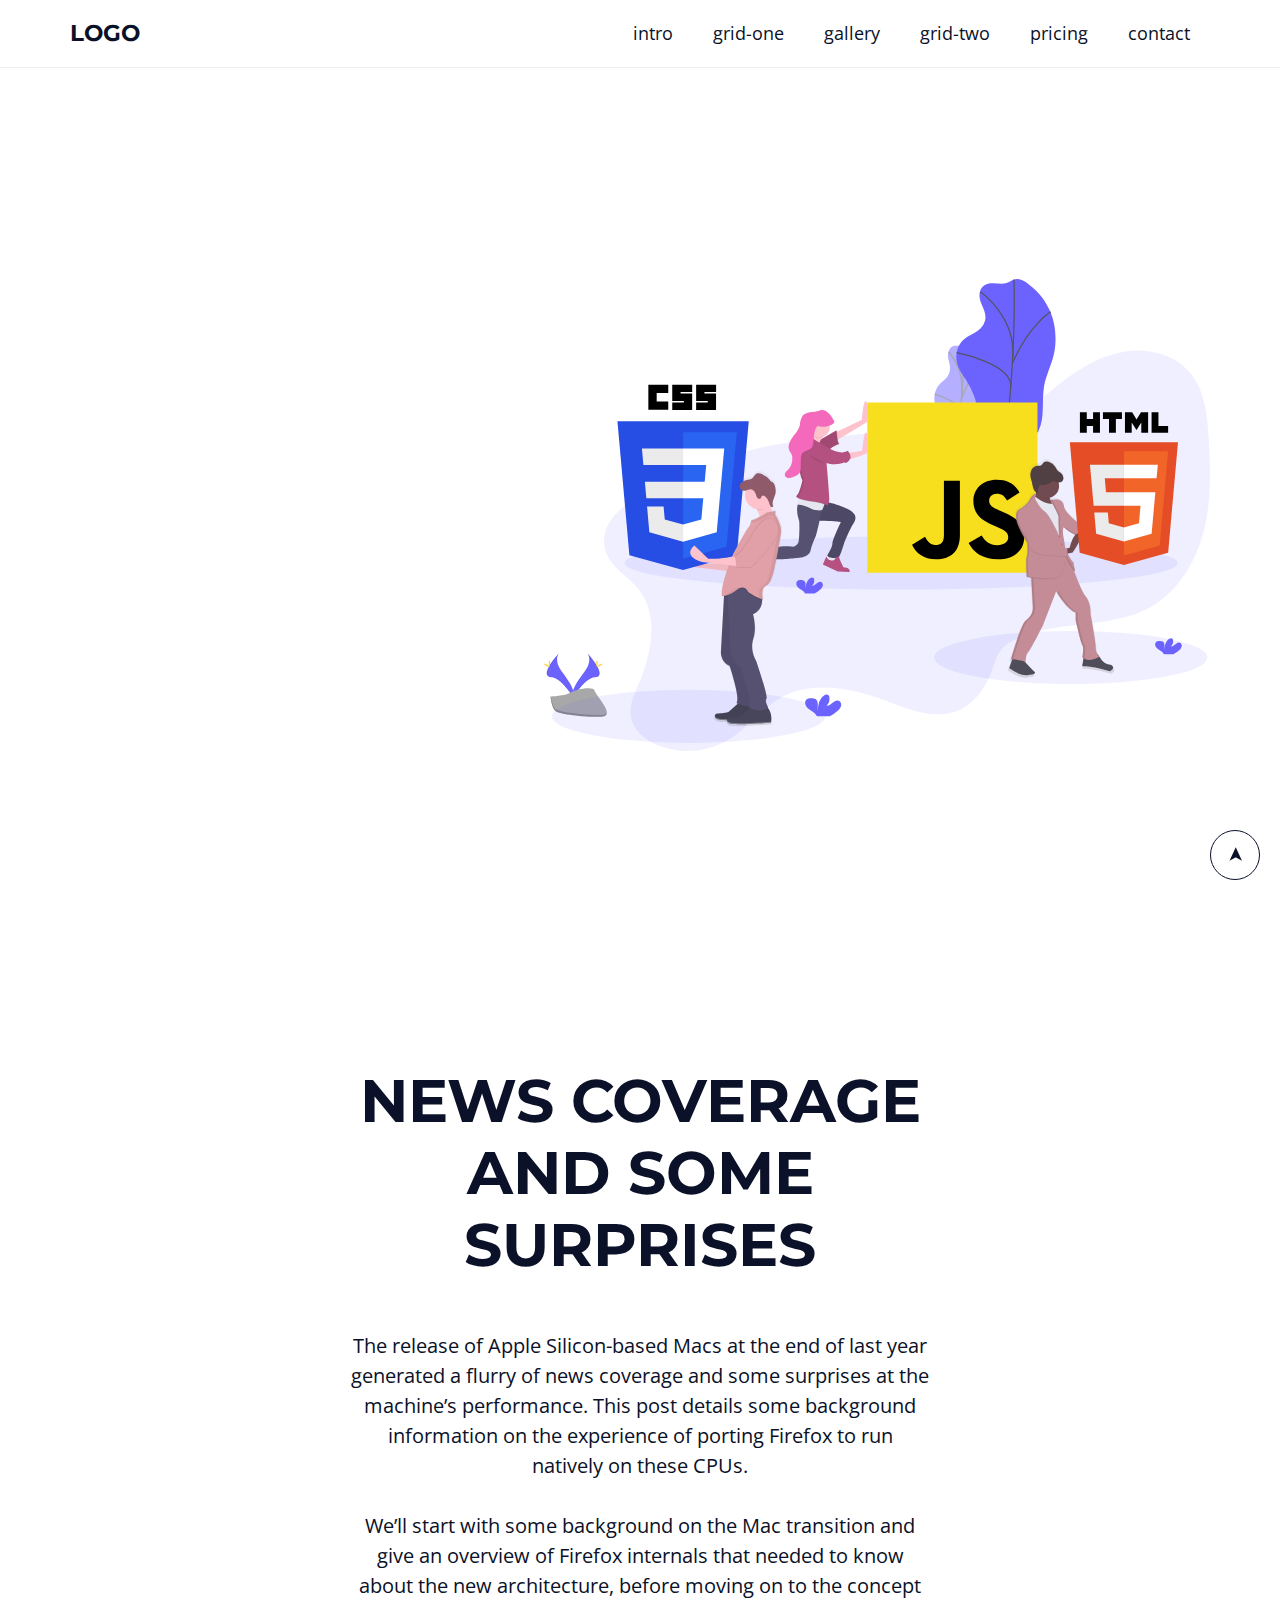
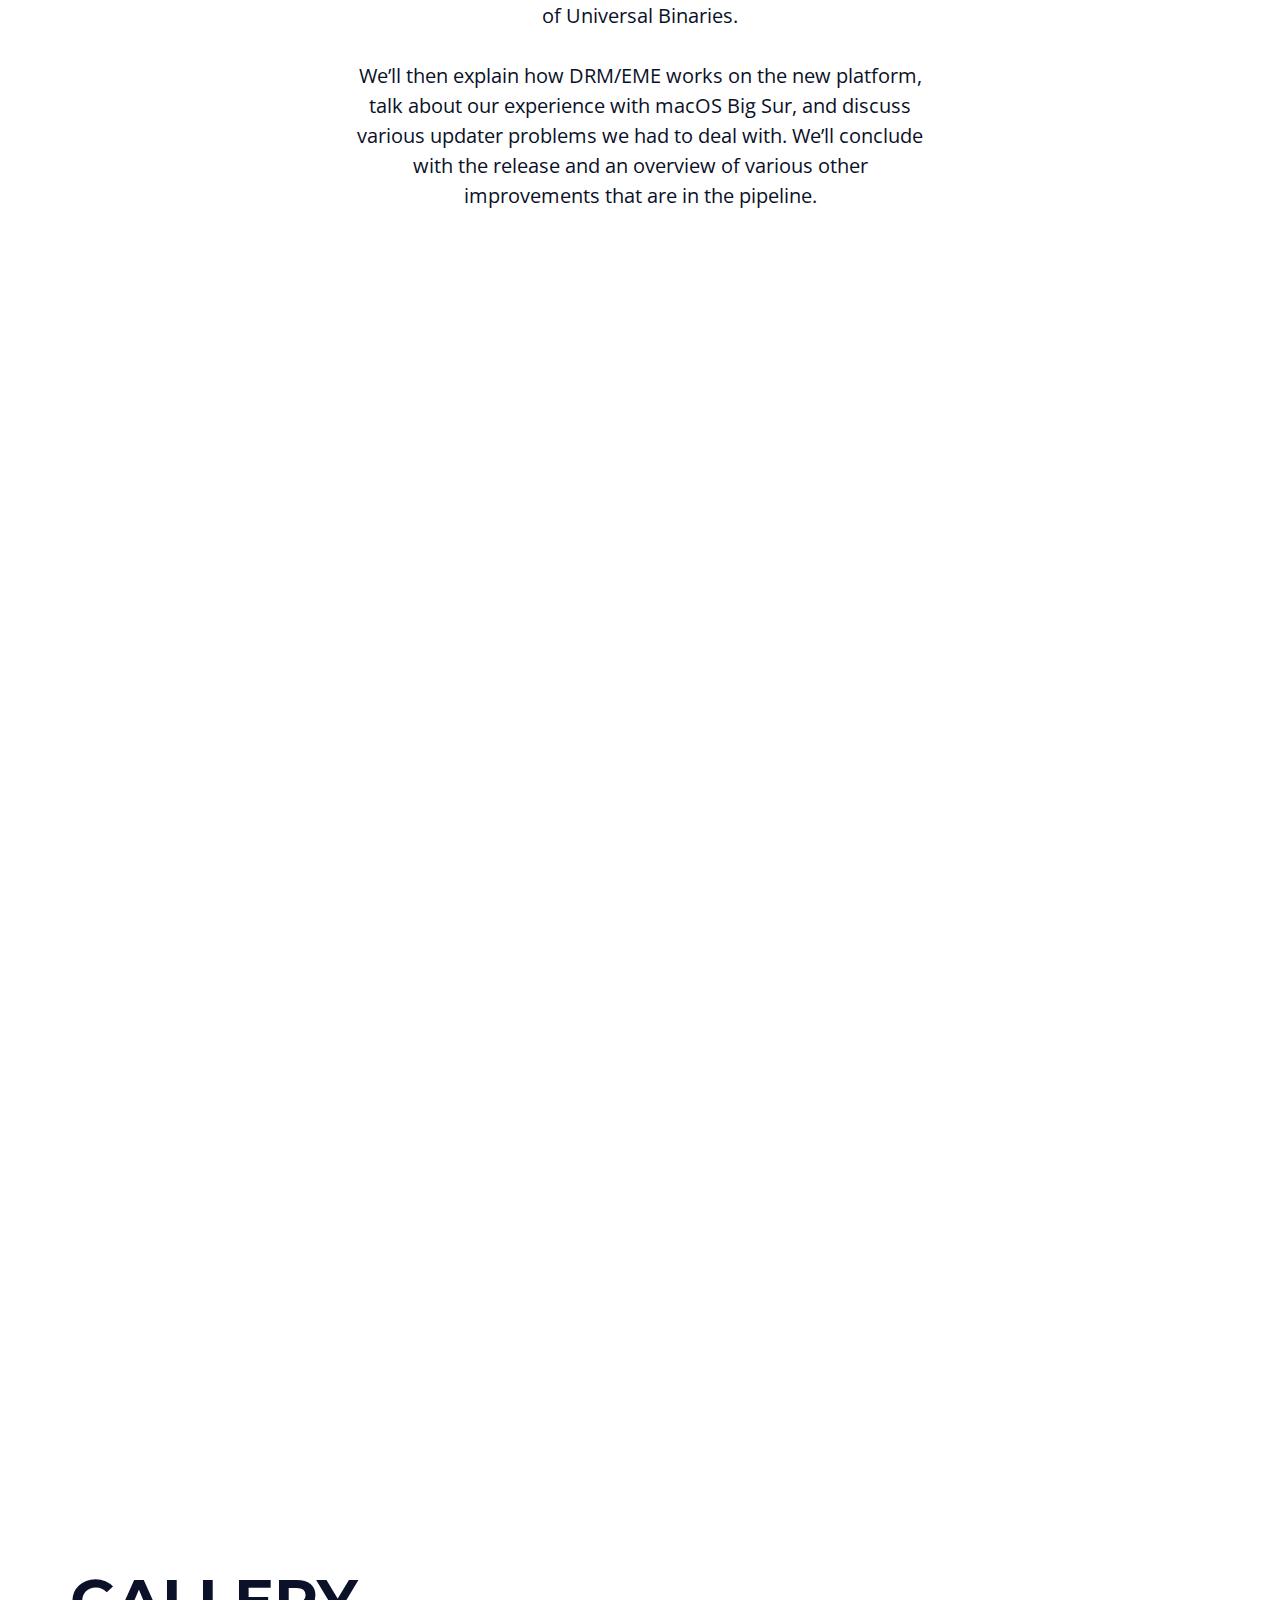
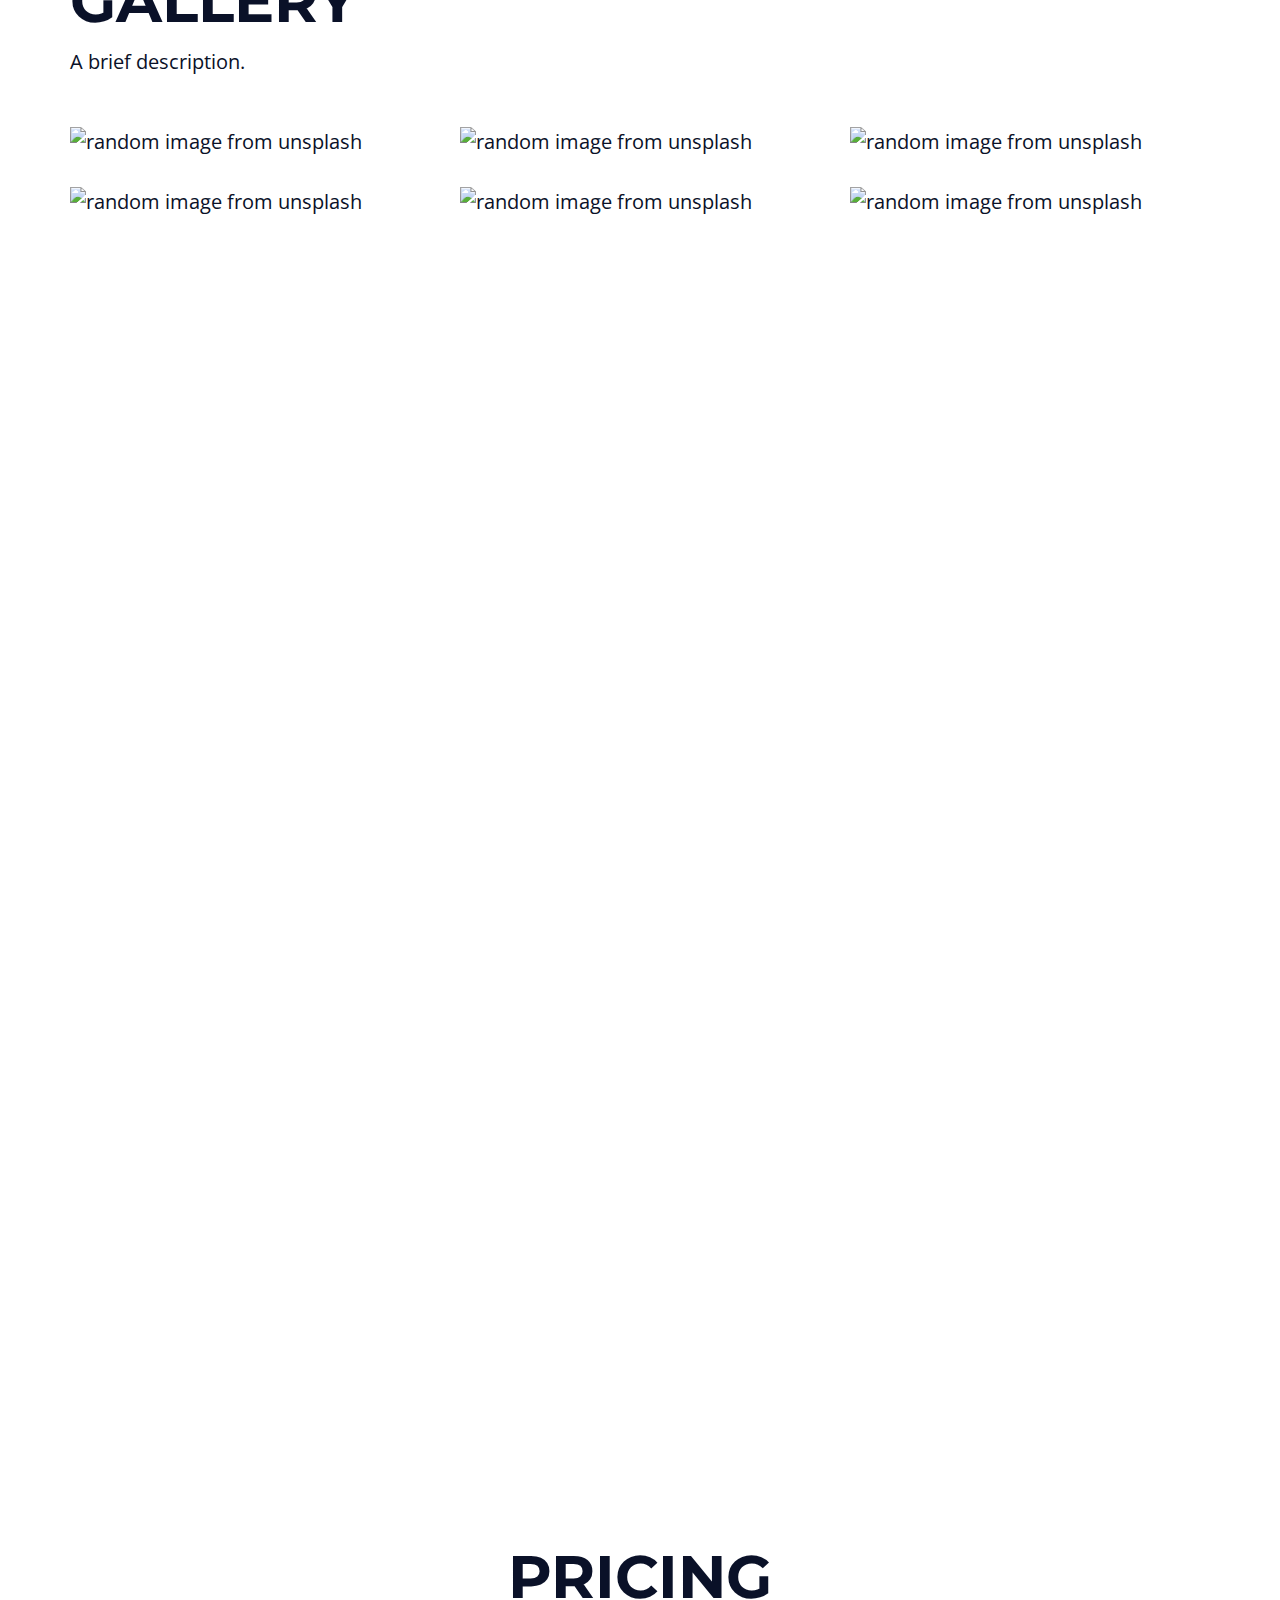
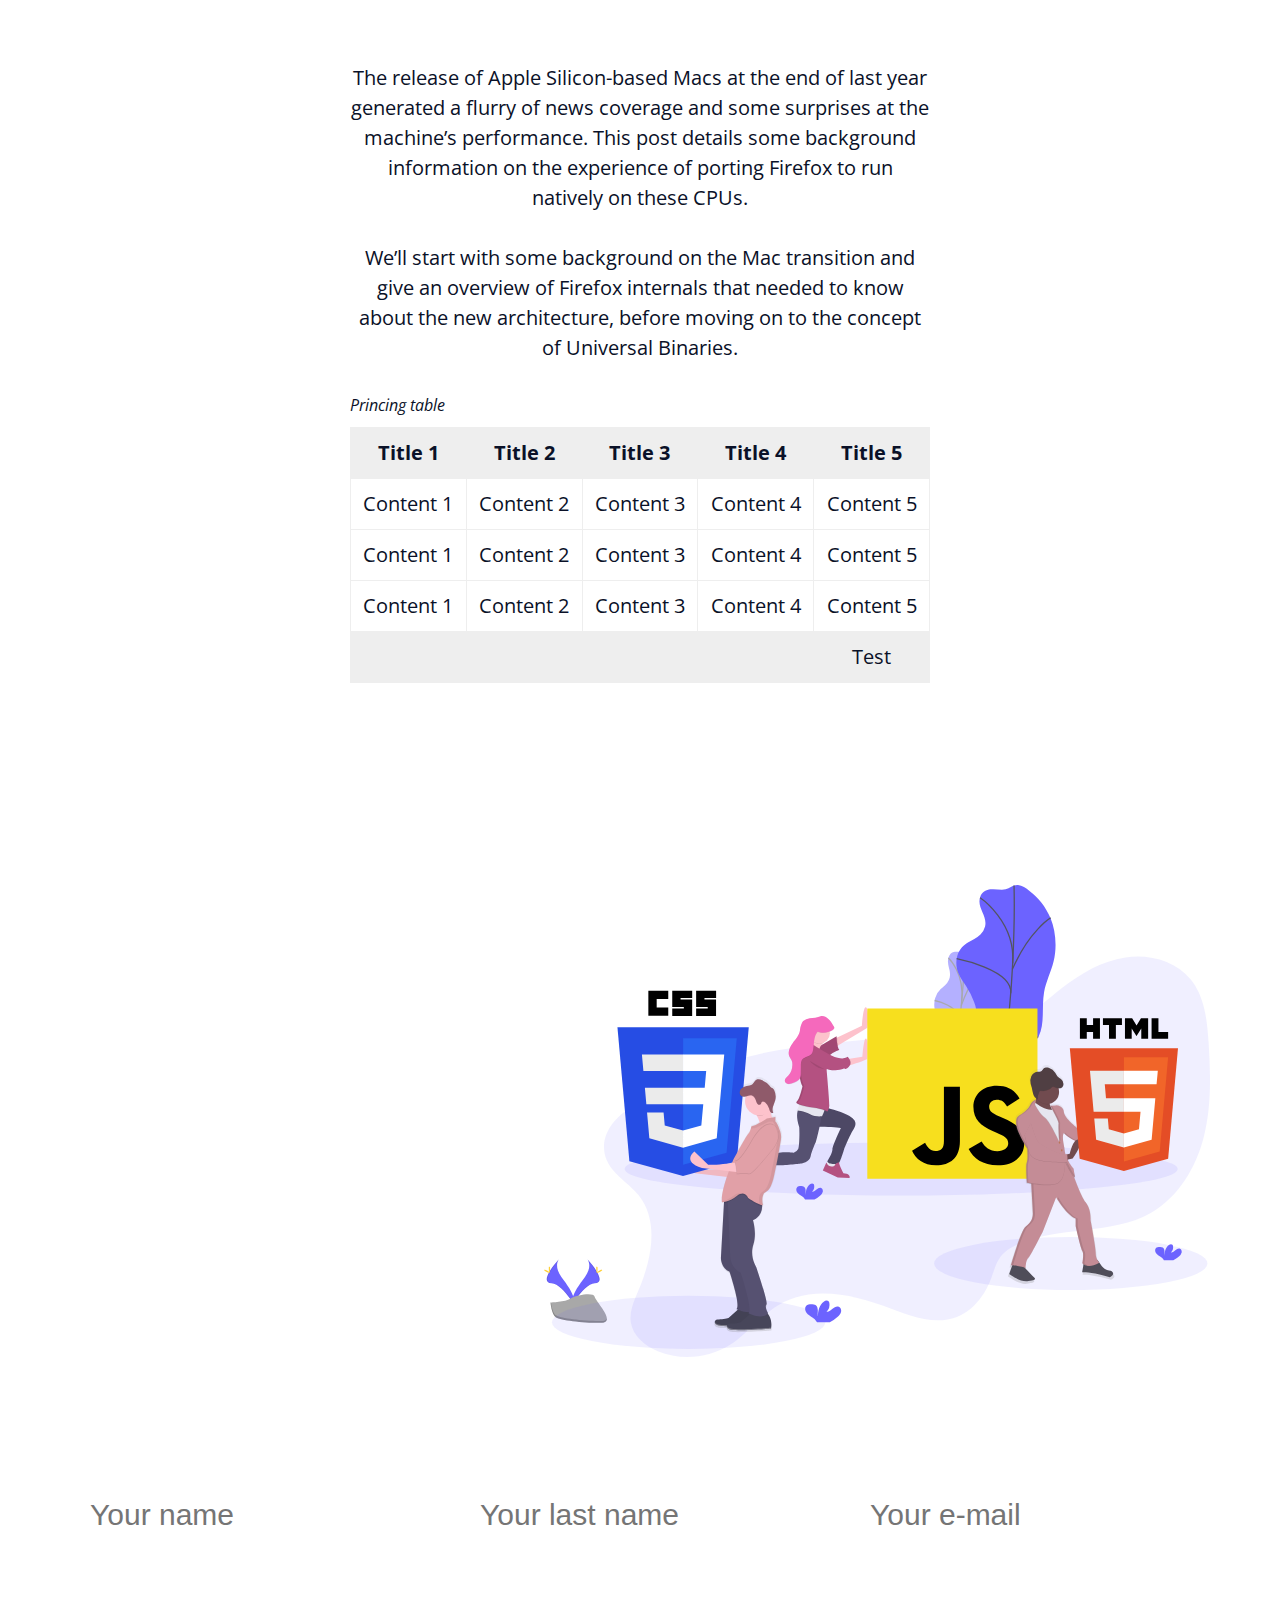
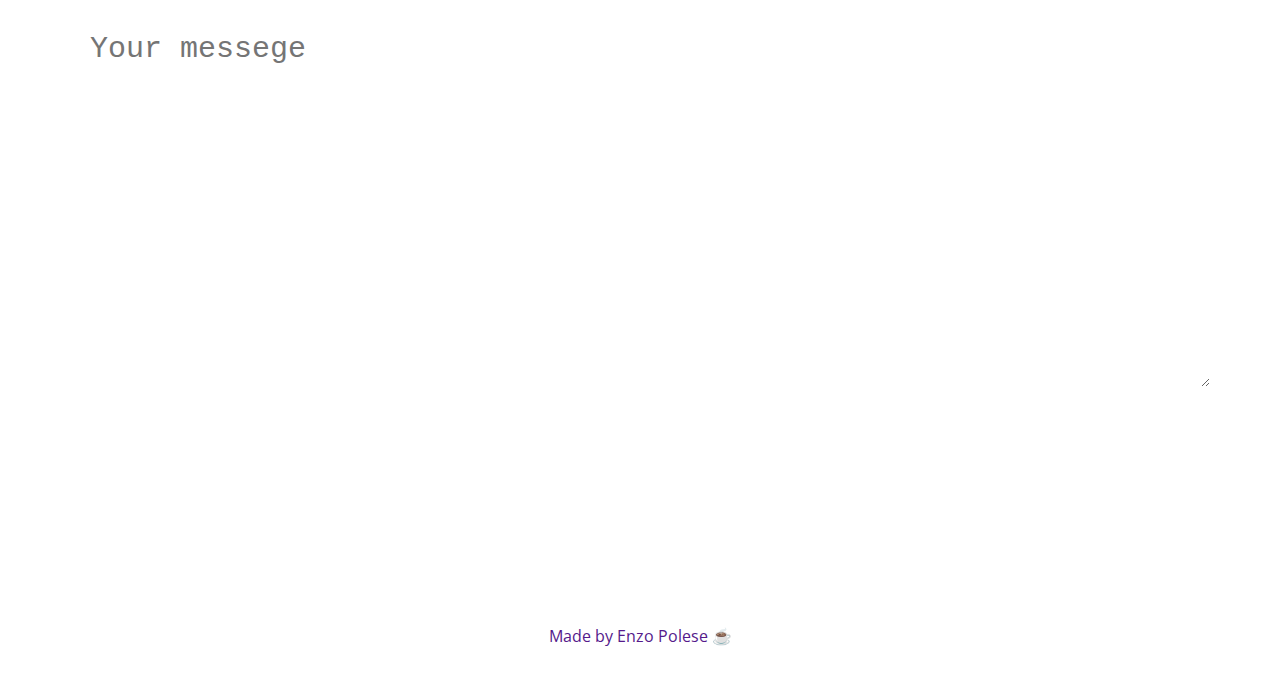
==== Landing-Page/index.html @ 9bd24c3f "Adding Code" ====
<!DOCTYPE html>
<html lang="pt-BR">
  <head>
    <meta charset="UTF-8" />
    <meta name="viewport" content="width=device-width, initial-scale=1.0" />
    <title>Landing Page</title>
    <link rel="preconnect" href="https://fonts.googleapis.com" />
    <link rel="preconnect" href="https://fonts.gstatic.com" crossorigin />
    <link
      href="https://fonts.googleapis.com/css2?family=Montserrat:wght@900&family=Open+Sans:ital,wght@0,400;0,700;1,400&display=swap"
      rel="stylesheet"
    />
    <link rel="stylesheet" href="assets/css/variables.css" />
    <link rel="stylesheet" href="assets/css/elements.css" />
    <link rel="stylesheet" href="assets/css/classes.css" />
    <link rel="stylesheet" href="assets/css/menu.css" />
    <link rel="stylesheet" href="assets/css/styles.css" />
  </head>
  <body>

    <input id="close-menu" class="close-menu" type="checkbox" role="button" aria-label="Close-menu">
    <label class="close-menu-label" for="close-menu" title="close menu"></label>
    <aside class="menu white-bg">
      <div class="main-content menu-content">
        <h1 onclick="getElementById('close-menu').checked = false;">
          <a href="#home">LOGO</a>
        </h1>
        <nav>
          <ul onclick="getElementById('close-menu').checked = false;">
            <li><a href="#intro">intro</a></li>
            <li><a href="#grid-one">grid-one</a></li>
            <li><a href="#gallery">gallery</a></li>
            <li><a href="#grid-two">grid-two</a></li>
            <li><a href="#pricing">pricing</a></li>
            <li><a href="#contact">contact</a></li>
          </ul>
        </nav>
      </div>
    </aside>

    <div class="menu-spacing"></div>

    <section id="home" class="intro main-bg section">
      <div class="main-content intro-content">
        <div class="intro-text-content">
          <h2>January brings us Firefox 85</h2>
          <p>
            To wrap up January, we are proud to bring you the release of Firefox
            85. In this version we are bringing you support for the
            :focus-visible pseudo-class in CSS and associated devtools, and the
            complete removal of Flash support from Firefox.
          </p>
        </div>
        <div class="intro-img">
          <img
            src="assets/img/javascript-not-optmized.svg"
            alt="Logo de HTML, CSS e JS."
          />
        </div>
      </div>
    </section>

    <section id="intro" class="white-bg section">
      <div class="main-content top3-content">
        <h2>news coverage and some surprises</h2>
        <p>
          The release of Apple Silicon-based Macs at the end of last year
          generated a flurry of news coverage and some surprises at the
          machine’s performance. This post details some background information
          on the experience of porting Firefox to run natively on these CPUs.
        </p>
        <p>
          We’ll start with some background on the Mac transition and give an
          overview of Firefox internals that needed to know about the new
          architecture, before moving on to the concept of Universal Binaries.
        </p>
        <p>
          We’ll then explain how DRM/EME works on the new platform, talk about
          our experience with macOS Big Sur, and discuss various updater
          problems we had to deal with. We’ll conclude with the release and an
          overview of various other improvements that are in the pipeline.
        </p>
      </div>
    </section>

    <section id="grid-one" class="grid-one main-bg section">
      <div class="main-content grid-one-content">
        <h2 class="grid-main-heading">My grid</h2>
        <p class="grid-description">A brief description.</p>
        <div class="grid">
          <article>
            <h3>Test 1</h3>
            <p>
              Lorem ipsum dolor sit amet consectetur adipisicing elit.
              Consectetur harum nam quibusdam aliquam, ipsam dolor quis fugiat
              facilis iusto dolore laudantium, voluptatibus voluptatem quos?
              Rerum similique qui saepe necessitatibus voluptatum.
            </p>
          </article>
          <article>
            <h3>Test 2</h3>
            <p>
              Lorem ipsum dolor sit amet consectetur adipisicing elit.
              Consectetur harum nam quibusdam aliquam, ipsam dolor quis fugiat
              facilis iusto dolore laudantium, voluptatibus voluptatem quos?
              Rerum similique qui saepe necessitatibus voluptatum.
            </p>
          </article>
          <article>
            <h3>Test 3</h3>
            <p>
              Lorem ipsum dolor sit amet consectetur adipisicing elit.
              Consectetur harum nam quibusdam aliquam, ipsam dolor quis fugiat
              facilis iusto dolore laudantium, voluptatibus voluptatem quos?
              Rerum similique qui saepe necessitatibus voluptatum.
            </p>
          </article>
        </div>
      </div>
    </section>

    <section id="gallery" class="grid-one white-bg section">
      <div class="main-content grid-one-content">
        <h2 class="grid-main-heading">gallery</h2>
        <p class="grid-description">A brief description.</p>

        <div class="grid">
          <div class="gallery-img">
            <img
              src="http://source.unsplash.com/random/360x360?r=1"
              alt="random image from unsplash"
            />
          </div>
          <div class="gallery-img">
            <img
              src="http://source.unsplash.com/random/360x360?r=2"
              alt="random image from unsplash"
            />
          </div>
          <div class="gallery-img">
            <img
              src="http://source.unsplash.com/random/360x360?r=3"
              alt="random image from unsplash"
            />
          </div>
          <div class="gallery-img">
            <img
              src="http://source.unsplash.com/random/360x360?r=4"
              alt="random image from unsplash"
            />
          </div>
          <div class="gallery-img">
            <img
              src="http://source.unsplash.com/random/360x360?r=5"
              alt="random image from unsplash"
            />
          </div>
          <div class="gallery-img">
            <img
              src="http://source.unsplash.com/random/360x360?r=6"
              alt="random image from unsplash"
            />
          </div>
        </div>
      </div>
    </section>

    <section id="grid-two" class="grid-one main-bg section">
      <div class="main-content grid-one-content">
        <h2 class="grid-main-heading">My grid</h2>
        <p class="grid-description">A brief description.</p>
        <div class="grid">
          <article>
            <h3>Test 1</h3>
            <p>
              Lorem ipsum dolor sit amet consectetur adipisicing elit.
              Consectetur harum nam quibusdam aliquam, ipsam dolor quis fugiat
              facilis iusto dolore laudantium, voluptatibus voluptatem quos?
              Rerum similique qui saepe necessitatibus voluptatum.
            </p>
          </article>
          <article>
            <h3>Test 2</h3>
            <p>
              Lorem ipsum dolor sit amet consectetur adipisicing elit.
              Consectetur harum nam quibusdam aliquam, ipsam dolor quis fugiat
              facilis iusto dolore laudantium, voluptatibus voluptatem quos?
              Rerum similique qui saepe necessitatibus voluptatum.
            </p>
          </article>
          <article>
            <h3>Test 3</h3>
            <p>
              Lorem ipsum dolor sit amet consectetur adipisicing elit.
              Consectetur harum nam quibusdam aliquam, ipsam dolor quis fugiat
              facilis iusto dolore laudantium, voluptatibus voluptatem quos?
              Rerum similique qui saepe necessitatibus voluptatum.
            </p>
          </article>
        </div>
      </div>
    </section>

    <section id="pricing" class="white-bg section">
      <div class="main-content top3-content">
        <h2>Pricing</h2>
        <p>
          The release of Apple Silicon-based Macs at the end of last year
          generated a flurry of news coverage and some surprises at the
          machine’s performance. This post details some background information
          on the experience of porting Firefox to run natively on these CPUs.
        </p>
        <p>
          We’ll start with some background on the Mac transition and give an
          overview of Firefox internals that needed to know about the new
          architecture, before moving on to the concept of Universal Binaries.
        </p>
        <div class="responsive-table">
          <table>
            <caption>
              Princing table
            </caption>

            <thead>
              <tr>
                <th>Title 1</th>
                <th>Title 2</th>
                <th>Title 3</th>
                <th>Title 4</th>
                <th>Title 5</th>
              </tr>
            </thead>

            <tbody>
              <tr>
                <td>Content 1</td>
                <td>Content 2</td>
                <td>Content 3</td>
                <td>Content 4</td>
                <td>Content 5</td>
              </tr>
              <tr>
                <td>Content 1</td>
                <td>Content 2</td>
                <td>Content 3</td>
                <td>Content 4</td>
                <td>Content 5</td>
              </tr>
              <tr>
                <td>Content 1</td>
                <td>Content 2</td>
                <td>Content 3</td>
                <td>Content 4</td>
                <td>Content 5</td>
              </tr>
            </tbody>

            <tfoot>
              <tr>
                <td></td>
                <td></td>
                <td></td>
                <td></td>
                <td colspan="3">Test</td>
              </tr>
            </tfoot>
          </table>
        </div>
      </div>
    </section>

    <section id="contact" class="intro main-bg section">
      <div class="main-content intro-content">
        <div class="intro-text-content">
          <h2>January brings us Firefox 85</h2>
          <p>
            To wrap up January, we are proud to bring you the release of Firefox
            85. In this version we are bringing you support for the
            :focus-visible pseudo-class in CSS and associated devtools, and the
            complete removal of Flash support from Firefox.
          </p>
        </div>
        <div class="intro-img">
          <img
            src="assets/img/javascript-not-optmized.svg"
            alt="Logo de HTML, CSS e JS."
          />
        </div>
        <div class="contact-form">
          <fieldset class="form-grid">
            <legend>Contact me</legend>
            <div class="form-group">
              <label for="first-name">First name</label>
              <input type="text" name="first-name" id="first-name" placeholder="Your name"/>
            </div>

            <div class="form-group">
              <label for="last-name">Last name</label>
              <input type="text" name="last-name" id="last-name" placeholder="Your last name"/>
            </div>

            <div class="form-group">
              <label for="email">E-mail</label>
              <input type="email" name="email" id="email" placeholder="Your e-mail"/>
            </div>

            <div class="form-group full-width">
              <label for="messege">Messege</label>
              <textarea
                name="messege"
                id="messede"
                cols="30"
                rows="10"
                placeholder="Your messege"
              ></textarea>

              <div class="form-group full-width">
                <Button type="submit">Send messege</Button>
            </div>
          </fieldset>
        </div>
      </div>
    </section>

    <footer id= "footer" class="footer white-bg">
      <p><a href="">Made by Enzo Polese ☕</a>
      </p>
    </footer>

    <a class="back-to-top" href="#">➤</a>
  </body>
</html>
---- Landing-Page/assets/css/variables.css ----
:root {
  --primary-color: #0a1128;
  --white-color: #ffffff;
  --light-gray-color: #eeeeee;
  --secondary-color: crimson;
  --gap: 3rem;
}
---- Landing-Page/assets/css/elements.css ----
* {
  margin: 0;
  padding: 0;
  box-sizing: border-box;
}

/* 
  font-family: 'Montserrat', sans-serif;
  font-family: 'Open Sans', sans-serif;
  */

/* Definindo o tamanho da fonte principal do site */
html {
  font-size: 62.5%;
  scroll-behavior: smooth;
}

/* Definindo fonte do site */
body {
  font-family: "Open Sans", sans-serif;
  font-size: 2rem;
  color: var(--primary-color);
  line-height: 1.5;
}

/* Definindo o tipo de fonte do site */
h1,
h2,
h3,
h4,
h5,
h6 {
  font-family: "Montserrat", sans-serif;
}

h1 {
  font-size: 6rem;
  text-transform: uppercase;
}

h2 {
  font-size: 6rem;
  margin-bottom: 5rem;
  text-transform: uppercase;
  line-height: 1.2;
}

h3 {
  font-size: 5rem;
}

h4 {
  font-size: 4.5rem;
}

h5 {
  font-size: 4rem;
}

h6 {
  font-size: 3.5rem;
}

a {
  text-decoration: none;
}

p {
  margin-bottom: 3rem;
}
.responsive-table{
  width: 100%;
  overflow: hidden;
  overflow-x: auto;
}

table {
  width: 100%;
  border-collapse: collapse;
  min-width: 36rem;
}

table caption{
  font-style: italic;
  font-size: 1.6rem;
  text-align: left;
  margin-bottom: 1rem;
}

table td,
table th {
  white-space: nowrap;
  padding: 1rem;
  text-align: center;
  border: 0.1rem solid var(--light-gray-color);
}

tfoot td,
table th {
  background: var(--light-gray-color);
}
---- Landing-Page/assets/css/classes.css ----
/* Plano de fundo principal */
.main-bg {
  background-image: url(/assets/img/main-bg.svg);
  background-size: cover;
  background-position: center center;
  color: var(--white-color);
}

/* Plano de fundo branco */
.white-bg {
  background: var(--white-color);
  color: var(--primary-color);
}

/* Conteúdo principal */
.main-content {
  max-width: 120rem;
  margin: 0 auto;
  padding: 10rem var(--gap);
}

.section {
  min-height: 100vh;
}

/* Espaçamento do menu */
.menu-spacing {
  height: 65px;
}

body .full-width {
  width: 100%;
  flex: 1 1 100%;
}
---- Landing-Page/assets/css/menu.css ----
.menu {
  position: fixed;
  top: 0;
  left: 0;
  right: 0;
  width: 100%;
  z-index: 1;
  border-bottom: 0.1rem solid var(--light-gray-color);
}

.menu-content {
  display: flex;
  justify-content: space-between;
  align-items: center;
  padding-top: 0;
  padding-bottom: 0;
}

.menu h1 {
  font-size: 2.3rem;
  color: var(--primary-color);
}

.menu h1 a {
  color: inherit;
}

.menu ul {
  display: flex;
  list-style: none;
}

.menu ul li a {
  display: block;
  padding: 2rem;
  font-size: 1.8rem;
  color: var(--primary-color);
  position: relative;
}

.menu ul li a::after {
  content: "";
  position: absolute;
  bottom: 1rem;
  left: 50%;
  width: 0;
  height: 0.2rem;
  background: var(--secondary-color);
  transition: all 300ms ease-in-out;
}

.menu ul li a:hover:after {
  width: 50%;
  left: 25%;
}
---- Landing-Page/assets/css/styles.css ----
.intro-content {
  position: relative;
  /* top: -8rem; */
  display: grid;
  grid-template-columns: 1fr 1.5fr;
  gap: var(--gap);
  min-height: 100vh;
}

.intro-text-content,
.intro-img {
  display: flex;
  flex-flow: column wrap;
  justify-content: center;
}

.intro-img img {
  max-width: 100%;
  height: auto;
}
.top3-content {
  max-width: 64rem;
  display: flex;
  flex-direction: column;
  flex-wrap: nowrap;
  justify-content: center;
  min-height: 100vh;
  text-align: center;
}

.grid-one-content {
  display: flex;
  flex-flow: column wrap;
  justify-content: center;
  min-height: 100vh;
}

.grid-main-heading {
  margin-bottom: 1rem;
}

.grid-description {
  margin-bottom: 5rem;
}

.grid {
  display: grid;
  grid-template-columns: repeat(3, 1fr);
  gap: var(--gap);
  counter-reset: grid-counter;
}

.grid h3 {
  font-size: 3rem;
  position: relative;
  padding-left: 5rem;
  padding-bottom: 2rem;
}

.grid h3::before {
  counter-increment: grid-counter;
  content: counter(grid-counter);
  position: absolute;
  font-size: 8rem;
  font-style: italic;
  top: -4rem;
  left: -2rem;
  transform: rotate(5deg);
}

.gallery-img {
  width: 100%;
  max-width: 36rem;
  max-height: 36rem;
  overflow: hidden;
}

.gallery-img img {
  transition: all 300ms ease-in-out;
}

.gallery-img img:hover {
  transform: translate(-3%, 3%) scale(1.2) rotate(5deg);
}

.contact-form {
  grid-column: span 2;
}

.contact-form .form-grid {
  border: none;
  display: flex;
  flex-direction: row;
  flex-wrap: wrap;
  gap: var(--gap);
}

.form-grid legend {
  font-style: italic;
  font-size: 1.6rem;
  margin-bottom: 3rem;
}

.form-group {
  flex: 1 1 320px;
}

.form-group label {
  display: block;
  margin-bottom: 1rem;
}

.form-group input,
.form-group textarea {
  border: none;
  background: var(--white-color);
  padding: 1.5rem 2rem;
  width: 100%;
  font-size: 3rem;
}

.form-group button {
  margin-top: 2.5rem;
  border: 0.5rem solid var(--white-color);
  background: none;
  color: var(--white-color);
  padding: 1.5rem 2rem;
  font-size: 3rem;
  cursor: pointer;
  transition: all 300ms ease-in-out;
}

.form-group button:hover {
  background: var(--white-color);
  color: var(--primary-color);
}

.form-group::placeholder {
  color: var(--light-gray-color);
}

.footer {
  text-align: center;
  font-size: 1.6rem;
}

.footer p {
  color: var(--primary-color);
  margin: 0;
  padding: 3rem;
}

.close-menu {
  display: none;
}

.back-to-top {
  position: fixed;
  bottom: 2rem;
  right: 2rem;
  background: var(--white-color);
  width: 5rem;
  height: 5rem;
  display: flex;
  justify-content: center;
  align-items: center;
  border-radius: 50%;
  color: var(--primary-color);
  transform: rotate(-90deg);
  border: 0.1rem solid var(--primary-color);
}

@media (max-width: 800px) {
  .intro-content,
  .grid {
    grid-template-columns: 1fr;
  }

  .gallery-img {
    width: 100%;
    max-width: 100%;
    max-height: 100%;
  }

  .gallery-img img {
    width: 100%;
  }

  .grid-one-content {
    display: block;
  }

  .menu {
    bottom: 0;
    text-align: center;
  }

  .menu-content, .menu-content ul {
    flex-direction: column;
    justify-content: center;
  }

  .menu-content {
    height: 100vh;
  }

  .menu {
    display: none;
  }

  .close-menu-label::after {
    content: '☰';
    position: fixed;
    z-index: 2;
    top: 2rem;
    right: 2rem;
    background: var(--primary-color);
    color: var(--white-color);
    font-size: 3rem;
    line-height: 3rem;
    width: 3rem;
    height: 3rem;
    text-align: center;
    padding: 0.5rem;
    cursor: pointer;
  }

  .close-menu:checked~.menu {
    display: block;
  }

  .close-menu:checked~.close-menu-label::after {
    content: '×';
  }

  .menu-spacing {
    display: none;
  }
}
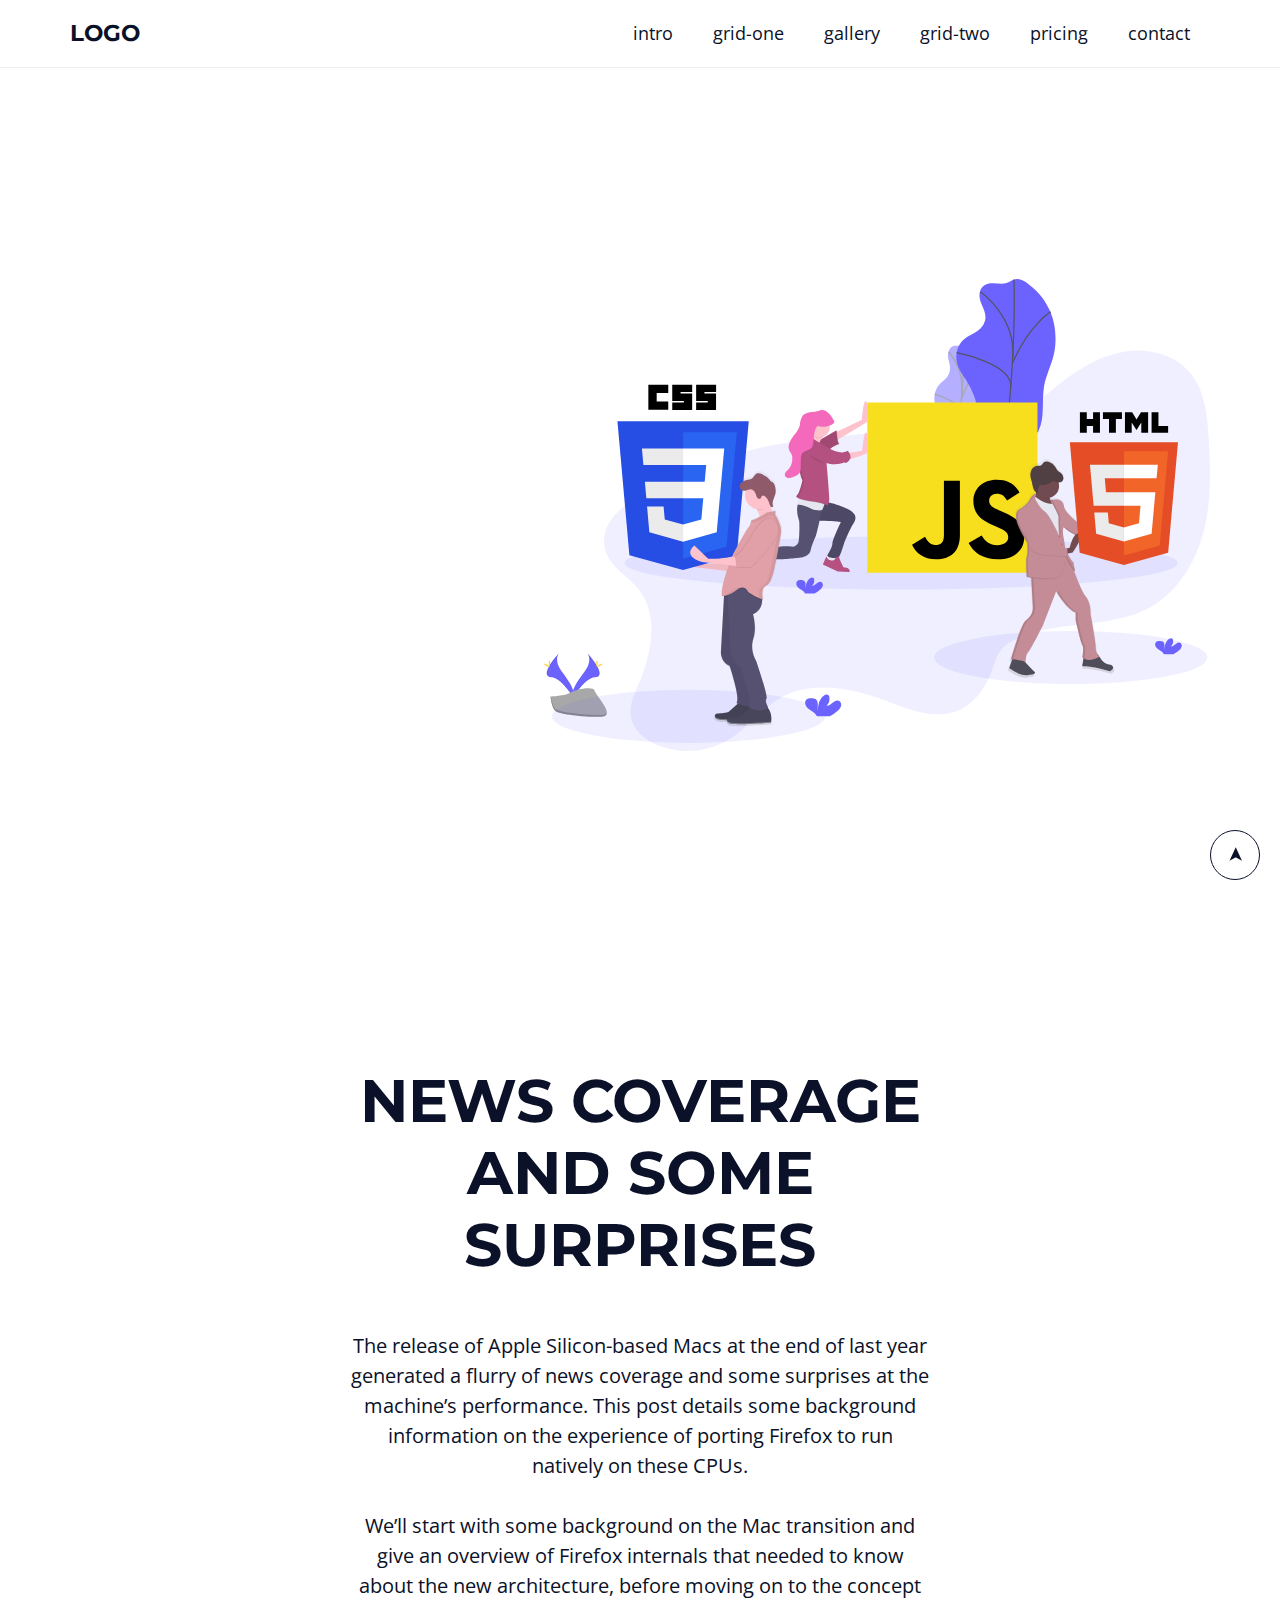
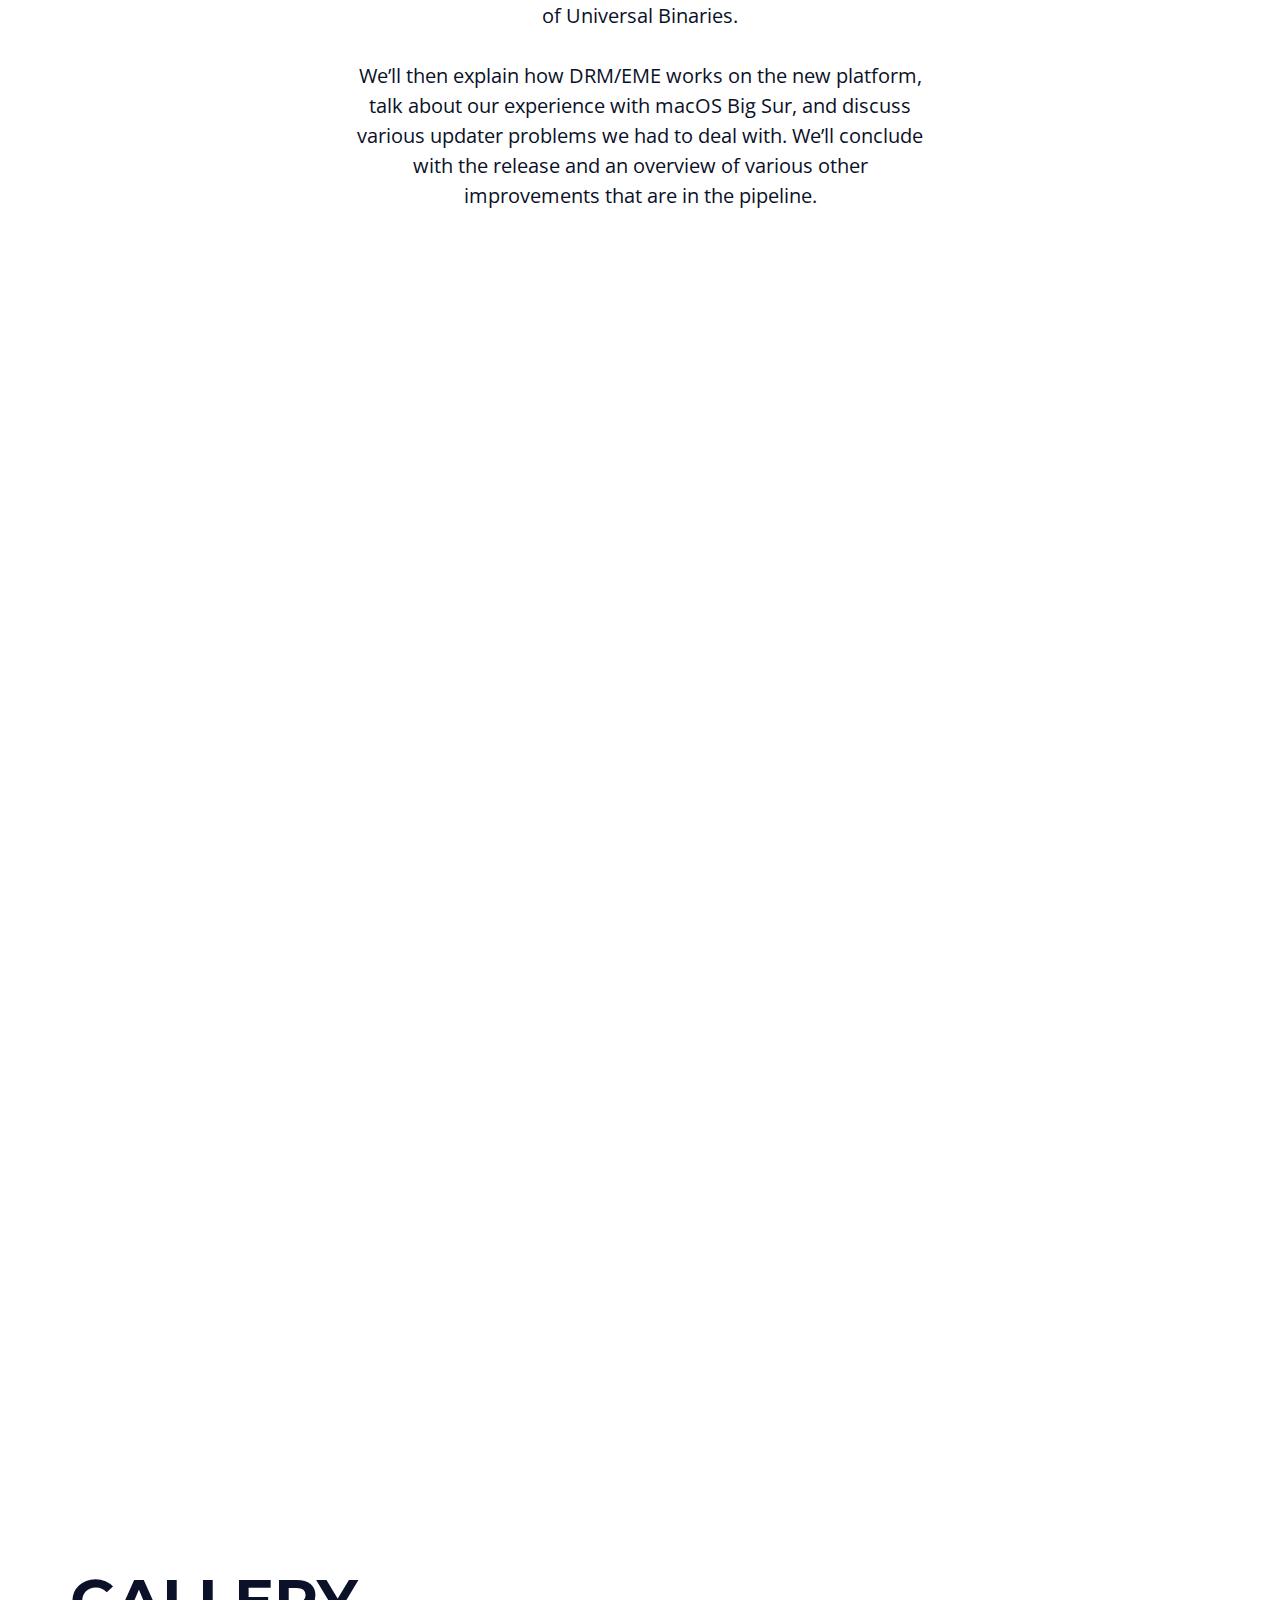
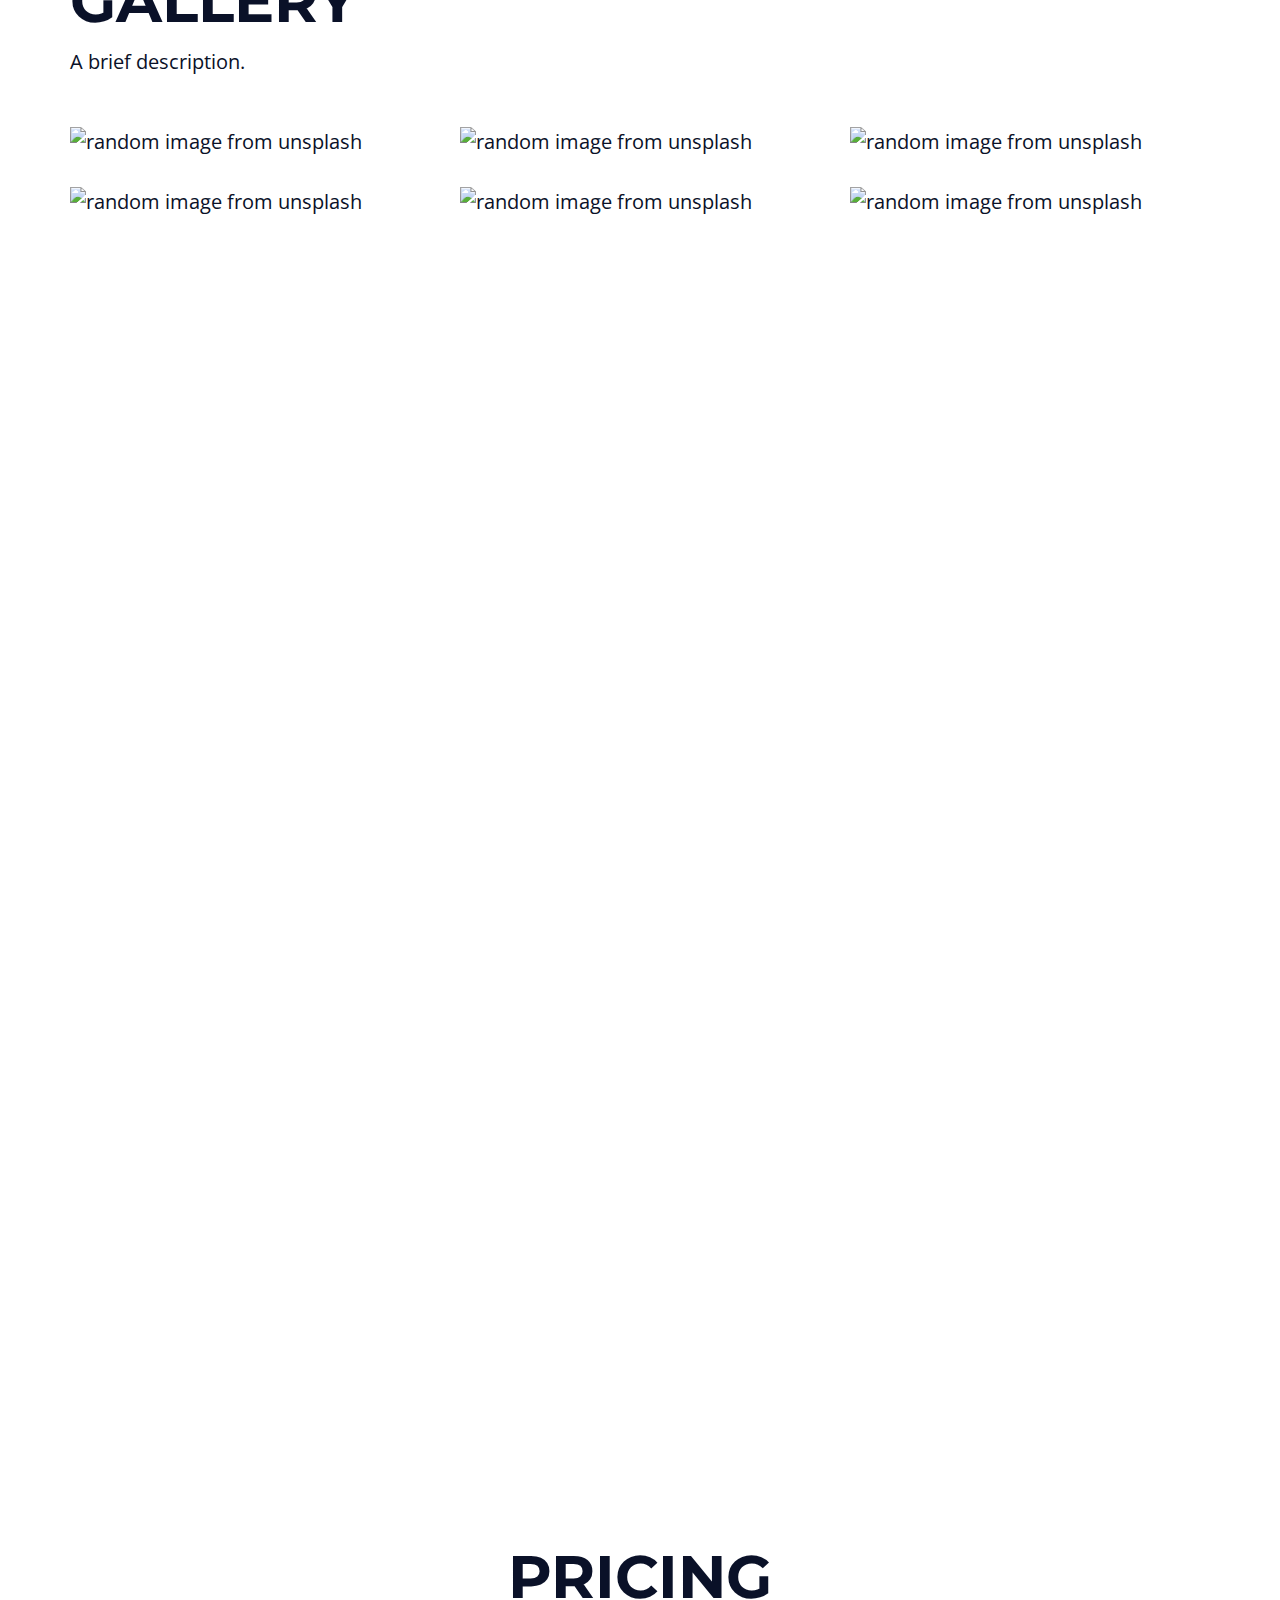
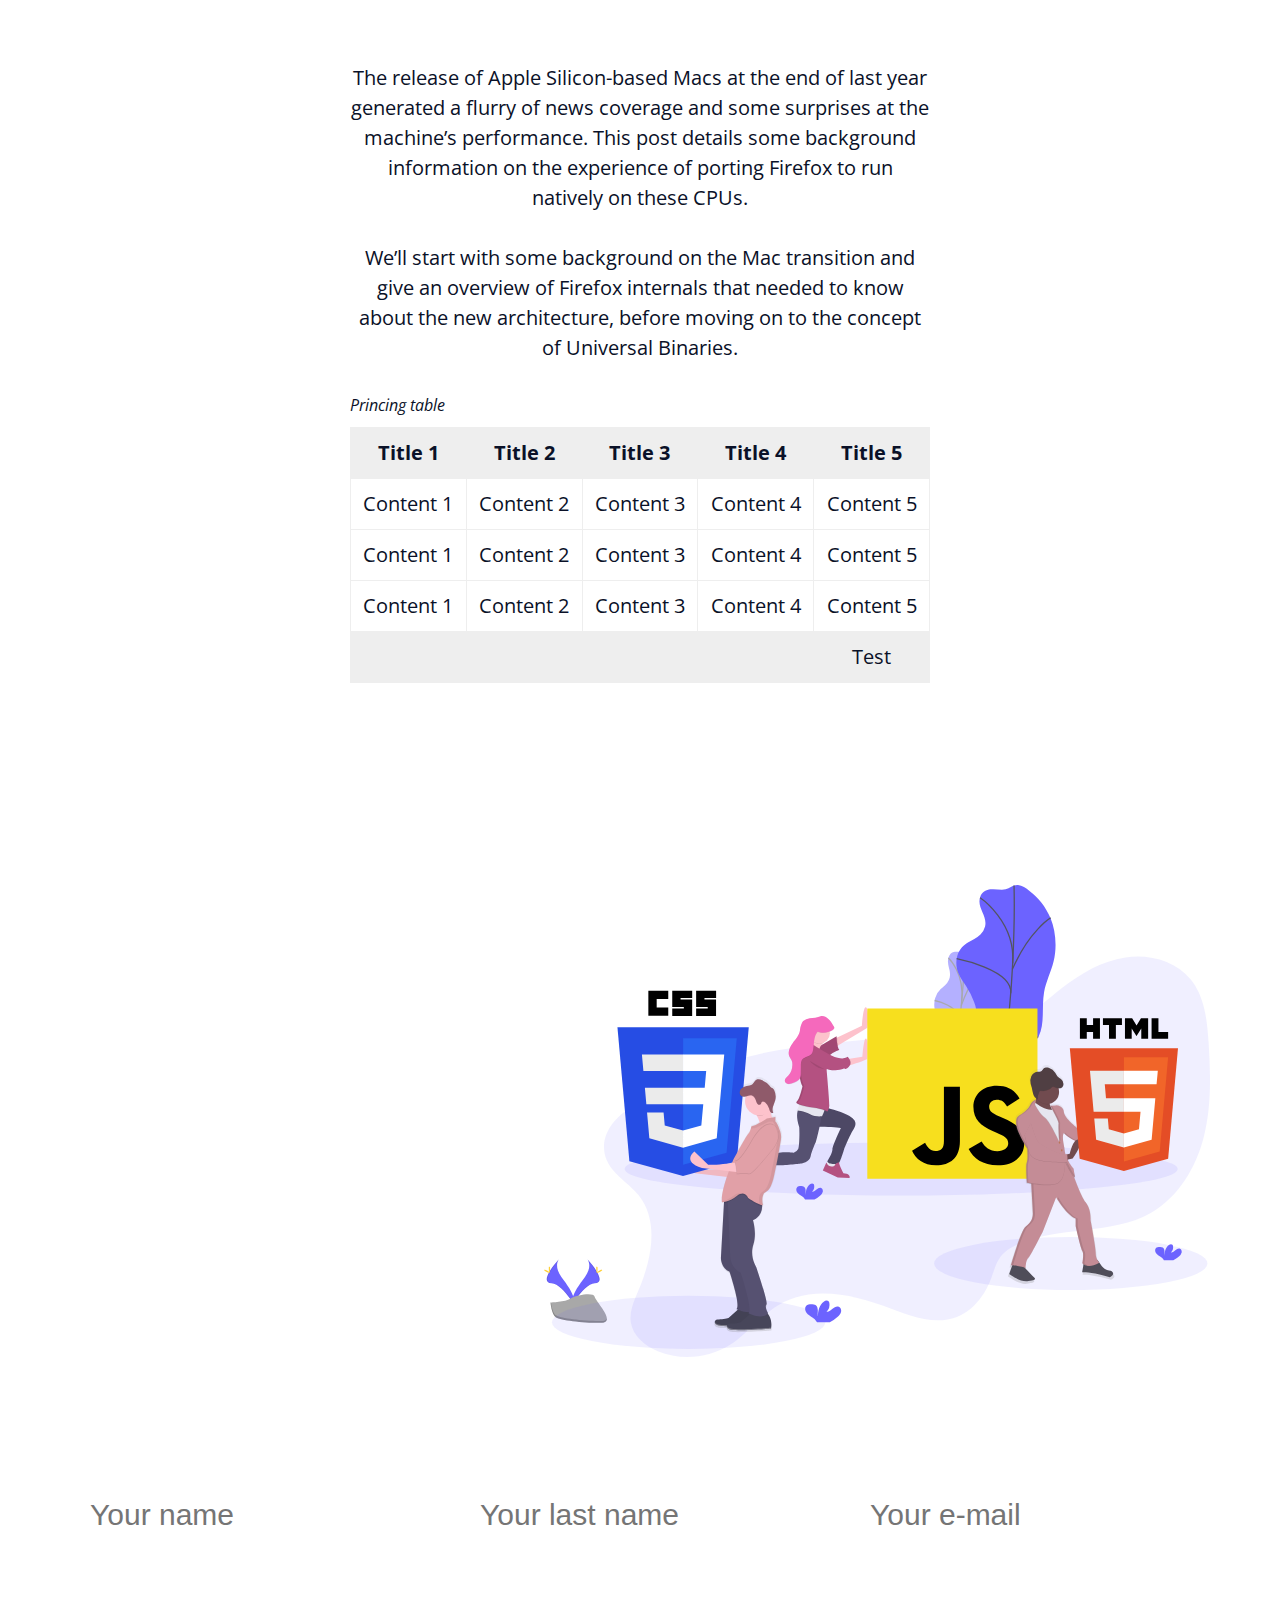
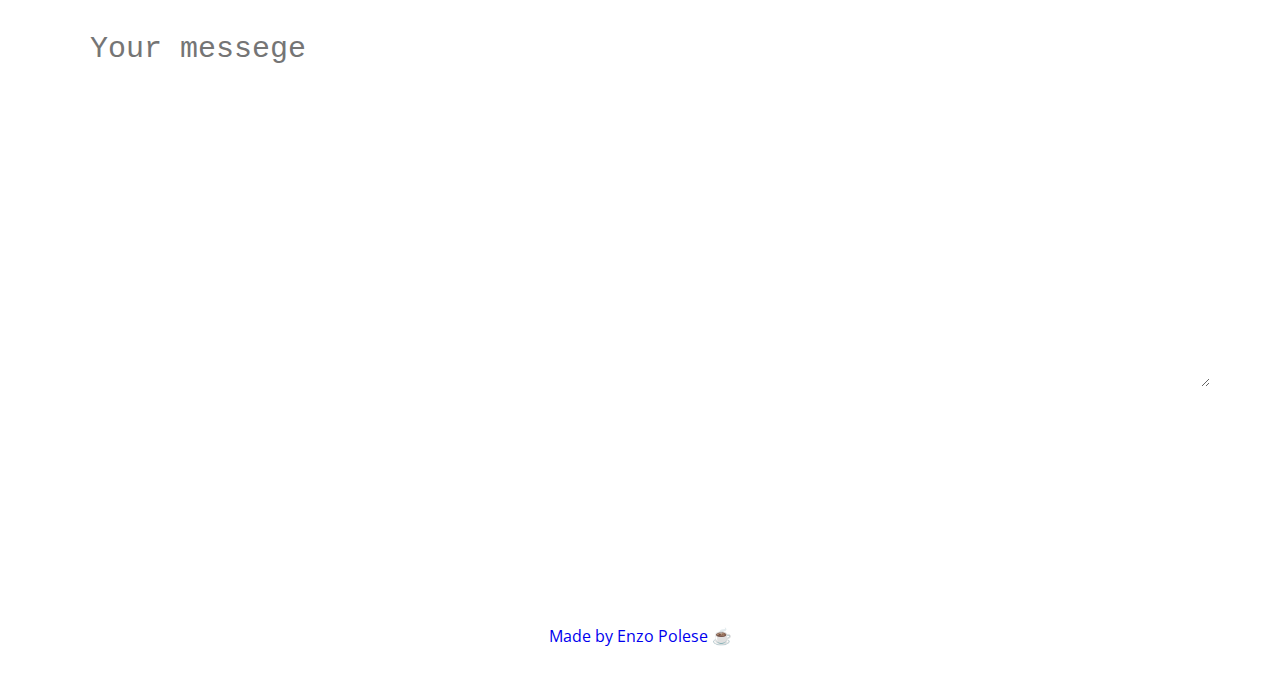
==== commit 27e5ea06: "Add files via upload" ====
--- a/Landing-Page/index.html
+++ b/Landing-Page/index.html
@@ -14,7 +14,6 @@
     <link rel="stylesheet" href="assets/css/elements.css" />
     <link rel="stylesheet" href="assets/css/classes.css" />
     <link rel="stylesheet" href="assets/css/menu.css" />
-    <link rel="stylesheet" href="assets/css/styles.css" />
   </head>
   <body>
 
@@ -89,30 +88,29 @@
         <p class="grid-description">A brief description.</p>
         <div class="grid">
           <article>
-            <h3>Test 1</h3>
-            <p>
-              Lorem ipsum dolor sit amet consectetur adipisicing elit.
-              Consectetur harum nam quibusdam aliquam, ipsam dolor quis fugiat
-              facilis iusto dolore laudantium, voluptatibus voluptatem quos?
-              Rerum similique qui saepe necessitatibus voluptatum.
-            </p>
-          </article>
-          <article>
-            <h3>Test 2</h3>
-            <p>
-              Lorem ipsum dolor sit amet consectetur adipisicing elit.
-              Consectetur harum nam quibusdam aliquam, ipsam dolor quis fugiat
-              facilis iusto dolore laudantium, voluptatibus voluptatem quos?
-              Rerum similique qui saepe necessitatibus voluptatum.
-            </p>
-          </article>
-          <article>
-            <h3>Test 3</h3>
-            <p>
-              Lorem ipsum dolor sit amet consectetur adipisicing elit.
-              Consectetur harum nam quibusdam aliquam, ipsam dolor quis fugiat
-              facilis iusto dolore laudantium, voluptatibus voluptatem quos?
-              Rerum similique qui saepe necessitatibus voluptatum.
+            <h3>Test</h3>
+            <p>
+              The release of Apple Silicon-based Macs at the end of last year
+          generated a flurry of news coverage and some surprises at the
+          machine’s performance. This post details some background information
+          on the experience of porting Firefox to run natively on these CPUs.
+            </p>
+          </article>
+          <article>
+            <h3>Test</h3>
+            <p>
+              We’ll start with some background on the Mac transition and give an
+              overview of Firefox internals that needed to know about the new
+              architecture, before moving on to the concept of Universal Binaries.
+            </p>
+          </article>
+          <article>
+            <h3>Test</h3>
+            <p>
+              We’ll then explain how DRM/EME works on the new platform, talk about
+          our experience with macOS Big Sur, and discuss various updater
+          problems we had to deal with. We’ll conclude with the release and an
+          overview of various other improvements that are in the pipeline.
             </p>
           </article>
         </div>
@@ -171,30 +169,29 @@
         <p class="grid-description">A brief description.</p>
         <div class="grid">
           <article>
-            <h3>Test 1</h3>
-            <p>
-              Lorem ipsum dolor sit amet consectetur adipisicing elit.
-              Consectetur harum nam quibusdam aliquam, ipsam dolor quis fugiat
-              facilis iusto dolore laudantium, voluptatibus voluptatem quos?
-              Rerum similique qui saepe necessitatibus voluptatum.
-            </p>
-          </article>
-          <article>
-            <h3>Test 2</h3>
-            <p>
-              Lorem ipsum dolor sit amet consectetur adipisicing elit.
-              Consectetur harum nam quibusdam aliquam, ipsam dolor quis fugiat
-              facilis iusto dolore laudantium, voluptatibus voluptatem quos?
-              Rerum similique qui saepe necessitatibus voluptatum.
-            </p>
-          </article>
-          <article>
-            <h3>Test 3</h3>
-            <p>
-              Lorem ipsum dolor sit amet consectetur adipisicing elit.
-              Consectetur harum nam quibusdam aliquam, ipsam dolor quis fugiat
-              facilis iusto dolore laudantium, voluptatibus voluptatem quos?
-              Rerum similique qui saepe necessitatibus voluptatum.
+            <h3>Test</h3>
+            <p>
+              The release of Apple Silicon-based Macs at the end of last year
+          generated a flurry of news coverage and some surprises at the
+          machine’s performance. This post details some background information
+          on the experience of porting Firefox to run natively on these CPUs.
+            </p>
+          </article>
+          <article>
+            <h3>Test</h3>
+            <p>
+              We’ll start with some background on the Mac transition and give an
+              overview of Firefox internals that needed to know about the new
+              architecture, before moving on to the concept of Universal Binaries.
+            </p>
+          </article>
+          <article>
+            <h3>Test</h3>
+            <p>
+              We’ll then explain how DRM/EME works on the new platform, talk about
+          our experience with macOS Big Sur, and discuss various updater
+          problems we had to deal with. We’ll conclude with the release and an
+          overview of various other improvements that are in the pipeline.
             </p>
           </article>
         </div>
@@ -323,7 +320,7 @@
     </section>
 
     <footer id= "footer" class="footer white-bg">
-      <p><a href="">Made by Enzo Polese ☕</a>
+      <p><a href="https://github.com/Polese-e">Made by Enzo Polese ☕</a>
       </p>
     </footer>
 
--- a/Landing-Page/assets/css/elements.css
+++ b/Landing-Page/assets/css/elements.css
@@ -4,18 +4,11 @@
   box-sizing: border-box;
 }
 
-/* 
-  font-family: 'Montserrat', sans-serif;
-  font-family: 'Open Sans', sans-serif;
-  */
-
-/* Definindo o tamanho da fonte principal do site */
 html {
   font-size: 62.5%;
   scroll-behavior: smooth;
 }
 
-/* Definindo fonte do site */
 body {
   font-family: "Open Sans", sans-serif;
   font-size: 2rem;
@@ -23,7 +16,6 @@
   line-height: 1.5;
 }
 
-/* Definindo o tipo de fonte do site */
 h1,
 h2,
 h3,
--- a/Landing-Page/assets/css/classes.css
+++ b/Landing-Page/assets/css/classes.css
@@ -1,4 +1,3 @@
-/* Plano de fundo principal */
 .main-bg {
   background-image: url(/assets/img/main-bg.svg);
   background-size: cover;
@@ -6,13 +5,11 @@
   color: var(--white-color);
 }
 
-/* Plano de fundo branco */
 .white-bg {
   background: var(--white-color);
   color: var(--primary-color);
 }
 
-/* Conteúdo principal */
 .main-content {
   max-width: 120rem;
   margin: 0 auto;
@@ -23,7 +20,6 @@
   min-height: 100vh;
 }
 
-/* Espaçamento do menu */
 .menu-spacing {
   height: 65px;
 }
@@ -32,3 +28,243 @@
   width: 100%;
   flex: 1 1 100%;
 }
+
+.intro-content {
+  position: relative;
+  /* top: -8rem; */
+  display: grid;
+  grid-template-columns: 1fr 1.5fr;
+  gap: var(--gap);
+  min-height: 100vh;
+}
+
+.intro-text-content,
+.intro-img {
+  display: flex;
+  flex-flow: column wrap;
+  justify-content: center;
+}
+
+.intro-img img {
+  max-width: 100%;
+  height: auto;
+}
+.top3-content {
+  max-width: 64rem;
+  display: flex;
+  flex-direction: column;
+  flex-wrap: nowrap;
+  justify-content: center;
+  min-height: 100vh;
+  text-align: center;
+}
+
+.grid-one-content {
+  display: flex;
+  flex-flow: column wrap;
+  justify-content: center;
+  min-height: 100vh;
+}
+
+.grid-main-heading {
+  margin-bottom: 1rem;
+}
+
+.grid-description {
+  margin-bottom: 5rem;
+}
+
+.grid {
+  display: grid;
+  grid-template-columns: repeat(3, 1fr);
+  gap: var(--gap);
+  counter-reset: grid-counter;
+}
+
+.grid h3 {
+  font-size: 3rem;
+  position: relative;
+  padding-left: 5rem;
+  padding-bottom: 2rem;
+}
+
+.grid h3::before {
+  counter-increment: grid-counter;
+  content: counter(grid-counter);
+  position: absolute;
+  font-size: 8rem;
+  font-style: italic;
+  top: -4rem;
+  left: -2rem;
+  transform: rotate(5deg);
+}
+
+.gallery-img {
+  width: 100%;
+  max-width: 36rem;
+  max-height: 36rem;
+  overflow: hidden;
+}
+
+.gallery-img img {
+  transition: all 300ms ease-in-out;
+}
+
+.gallery-img img:hover {
+  transform: translate(-3%, 3%) scale(1.2) rotate(5deg);
+}
+
+.contact-form {
+  grid-column: span 2;
+}
+
+.contact-form .form-grid {
+  border: none;
+  display: flex;
+  flex-direction: row;
+  flex-wrap: wrap;
+  gap: var(--gap);
+}
+
+.form-grid legend {
+  font-style: italic;
+  font-size: 1.6rem;
+  margin-bottom: 3rem;
+}
+
+.form-group {
+  flex: 1 1 320px;
+}
+
+.form-group label {
+  display: block;
+  margin-bottom: 1rem;
+}
+
+.form-group input,
+.form-group textarea {
+  border: none;
+  background: var(--white-color);
+  padding: 1.5rem 2rem;
+  width: 100%;
+  font-size: 3rem;
+}
+
+.form-group button {
+  margin-top: 2.5rem;
+  border: 0.5rem solid var(--white-color);
+  background: none;
+  color: var(--white-color);
+  padding: 1.5rem 2rem;
+  font-size: 3rem;
+  cursor: pointer;
+  transition: all 300ms ease-in-out;
+}
+
+.form-group button:hover {
+  background: var(--white-color);
+  color: var(--primary-color);
+}
+
+.form-group::placeholder {
+  color: var(--light-gray-color);
+}
+
+.footer {
+  text-align: center;
+  font-size: 1.6rem;
+}
+
+.footer p {
+  color: var(--primary-color);
+  margin: 0;
+  padding: 3rem;
+}
+
+.close-menu {
+  display: none;
+}
+
+.back-to-top {
+  position: fixed;
+  bottom: 2rem;
+  right: 2rem;
+  background: var(--white-color);
+  width: 5rem;
+  height: 5rem;
+  display: flex;
+  justify-content: center;
+  align-items: center;
+  border-radius: 50%;
+  color: var(--primary-color);
+  transform: rotate(-90deg);
+  border: 0.1rem solid var(--primary-color);
+}
+
+@media (max-width: 800px) {
+  .intro-content,
+  .grid {
+    grid-template-columns: 1fr;
+  }
+
+  .gallery-img {
+    width: 100%;
+    max-width: 100%;
+    max-height: 100%;
+  }
+
+  .gallery-img img {
+    width: 100%;
+  }
+
+  .grid-one-content {
+    display: block;
+  }
+
+  .menu {
+    bottom: 0;
+    text-align: center;
+  }
+
+  .menu-content, .menu-content ul {
+    flex-direction: column;
+    justify-content: center;
+  }
+
+  .menu-content {
+    height: 100vh;
+  }
+
+  .menu {
+    display: none;
+  }
+
+  .close-menu-label::after {
+    content: '☰';
+    position: fixed;
+    z-index: 2;
+    top: 2rem;
+    right: 2rem;
+    background: var(--primary-color);
+    color: var(--white-color);
+    font-size: 3rem;
+    line-height: 3rem;
+    width: 3rem;
+    height: 3rem;
+    text-align: center;
+    padding: 0.5rem;
+    cursor: pointer;
+  }
+
+  .close-menu:checked~.menu {
+    display: block;
+  }
+
+  .close-menu:checked~.close-menu-label::after {
+    content: '×';
+  }
+
+  .menu-spacing {
+    display: none;
+  }
+}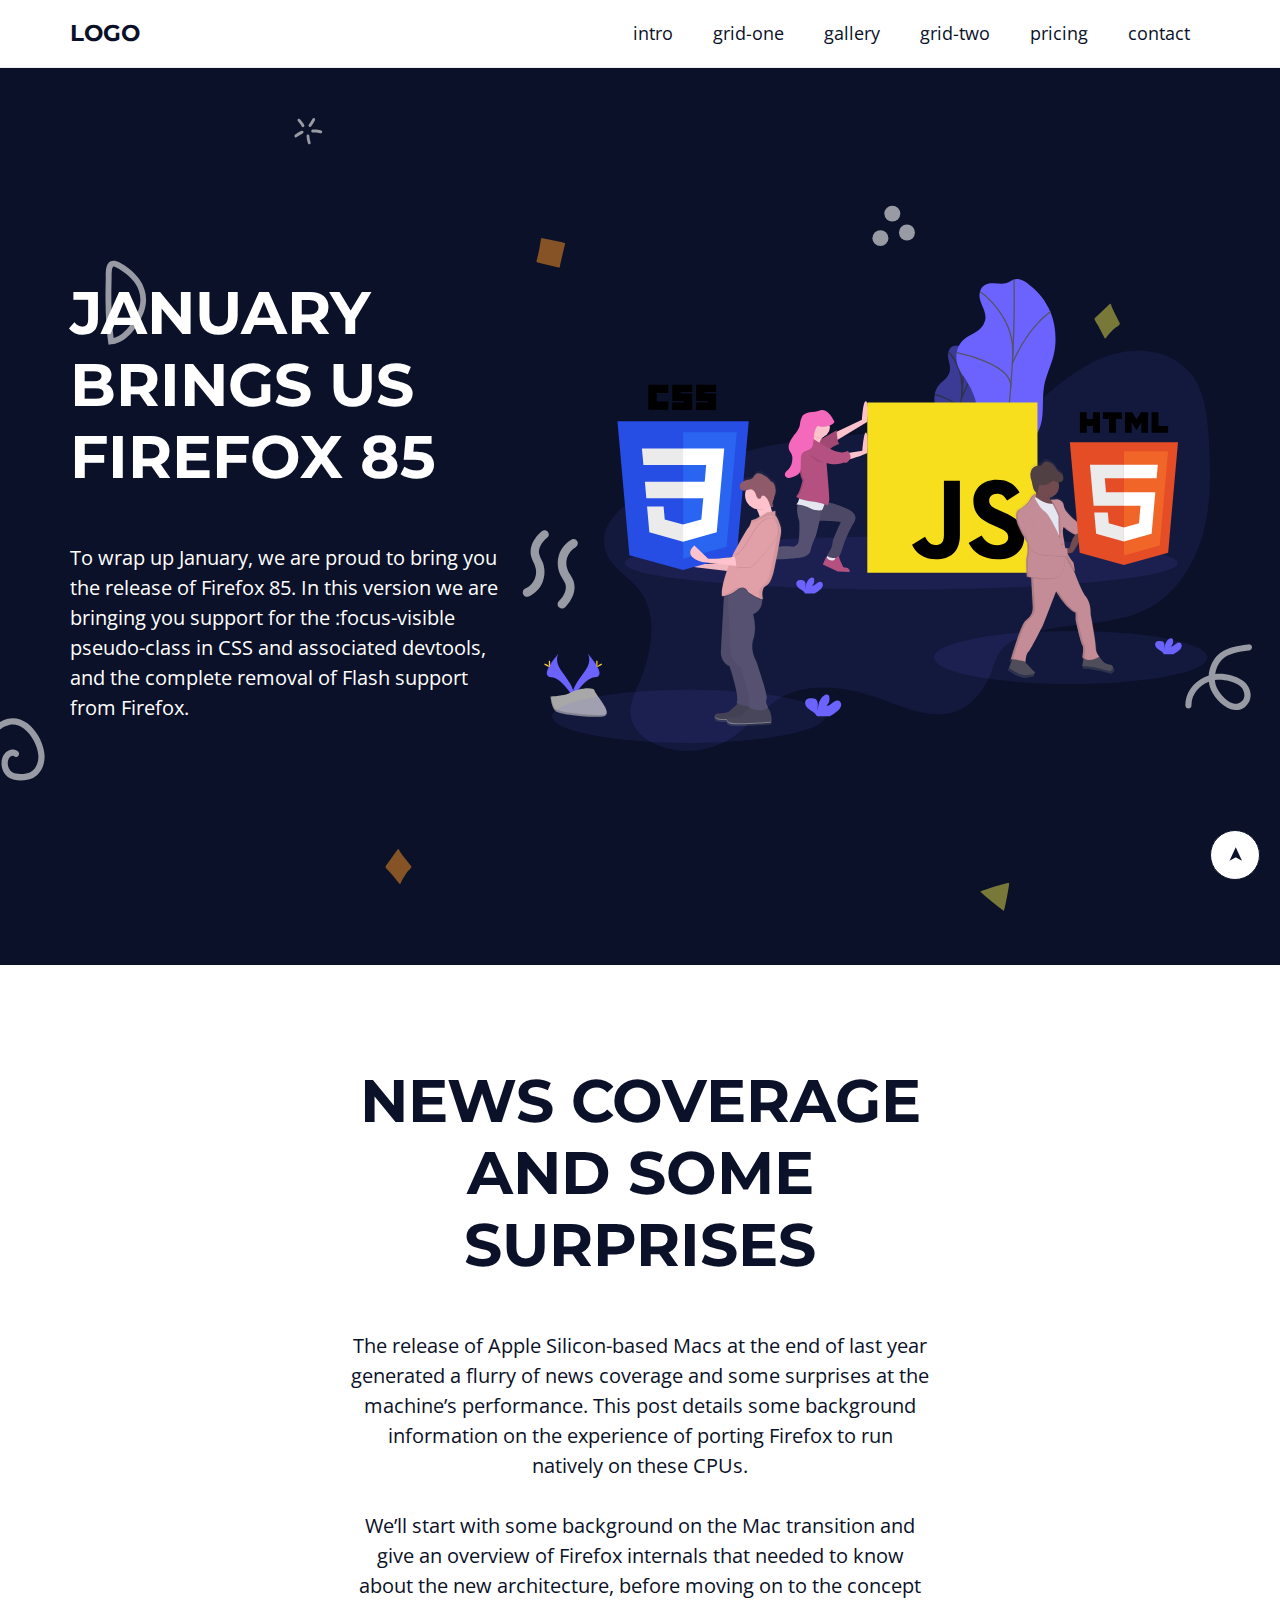
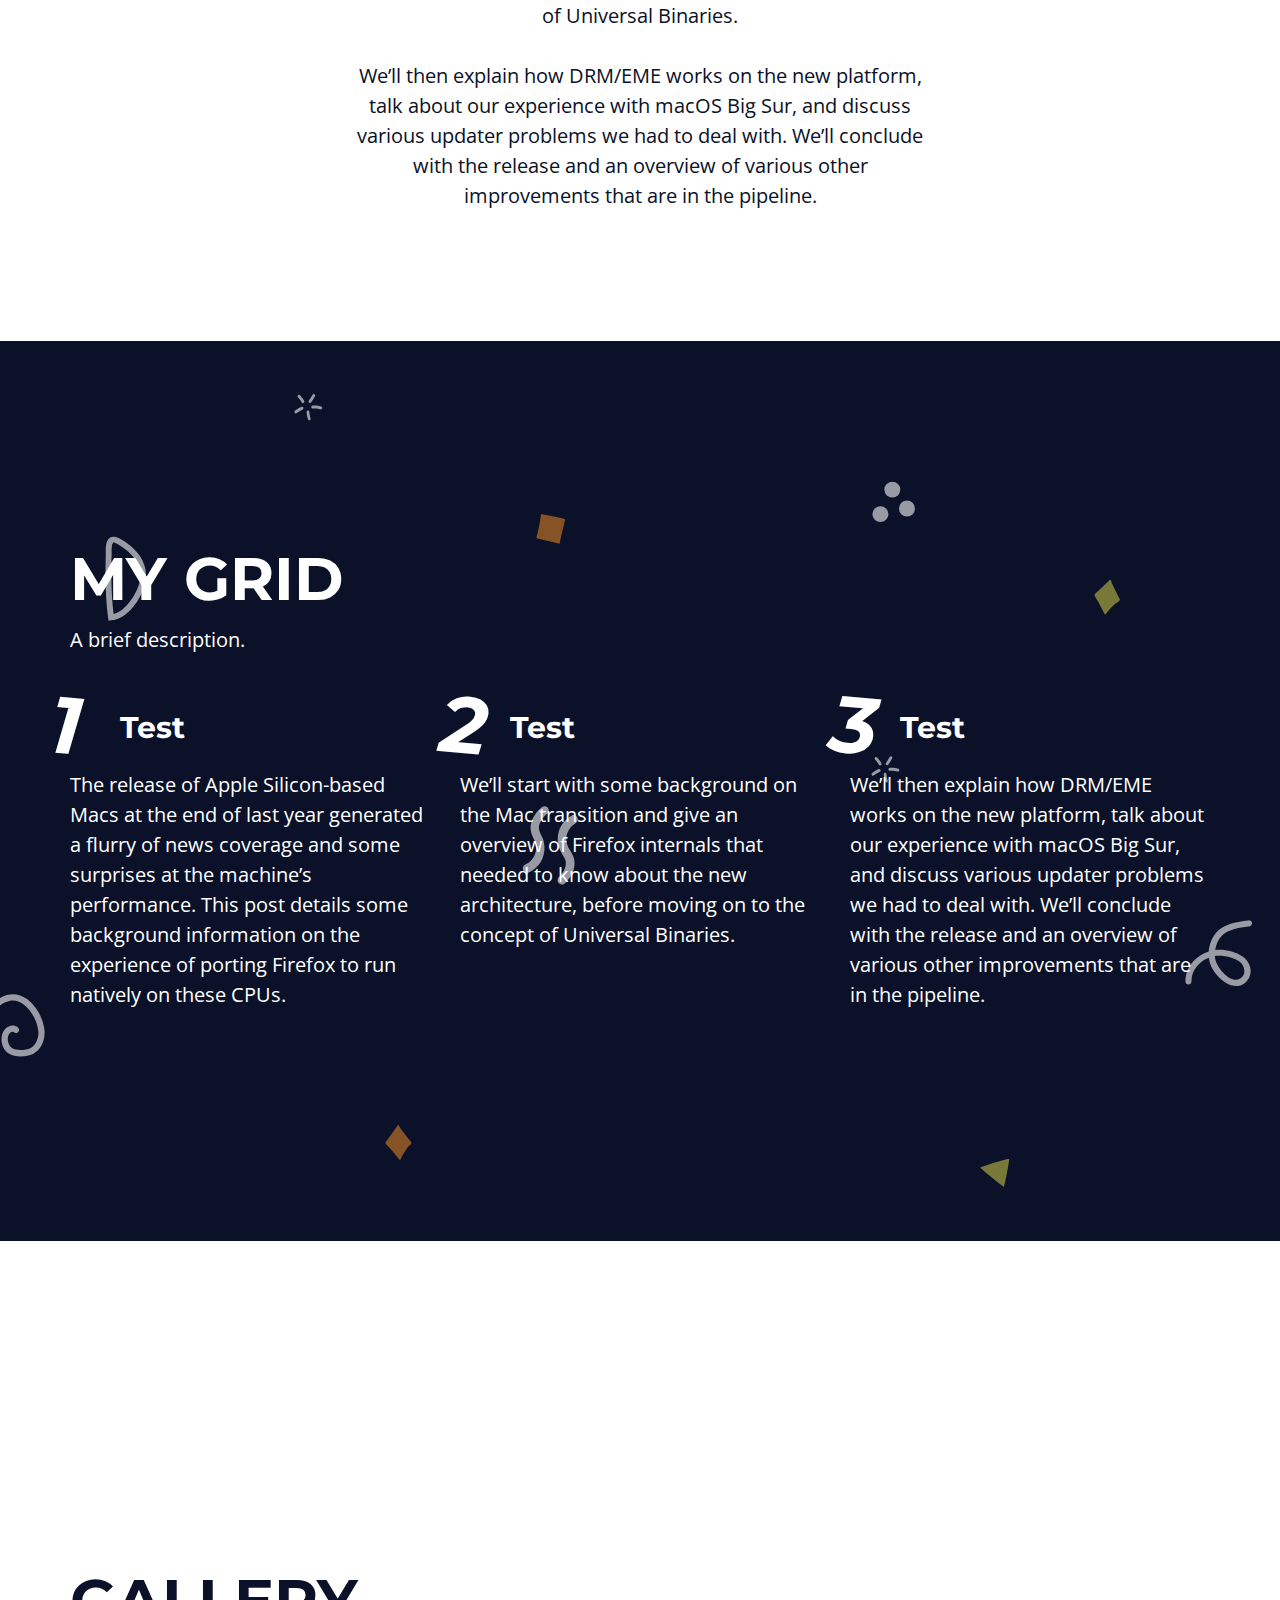
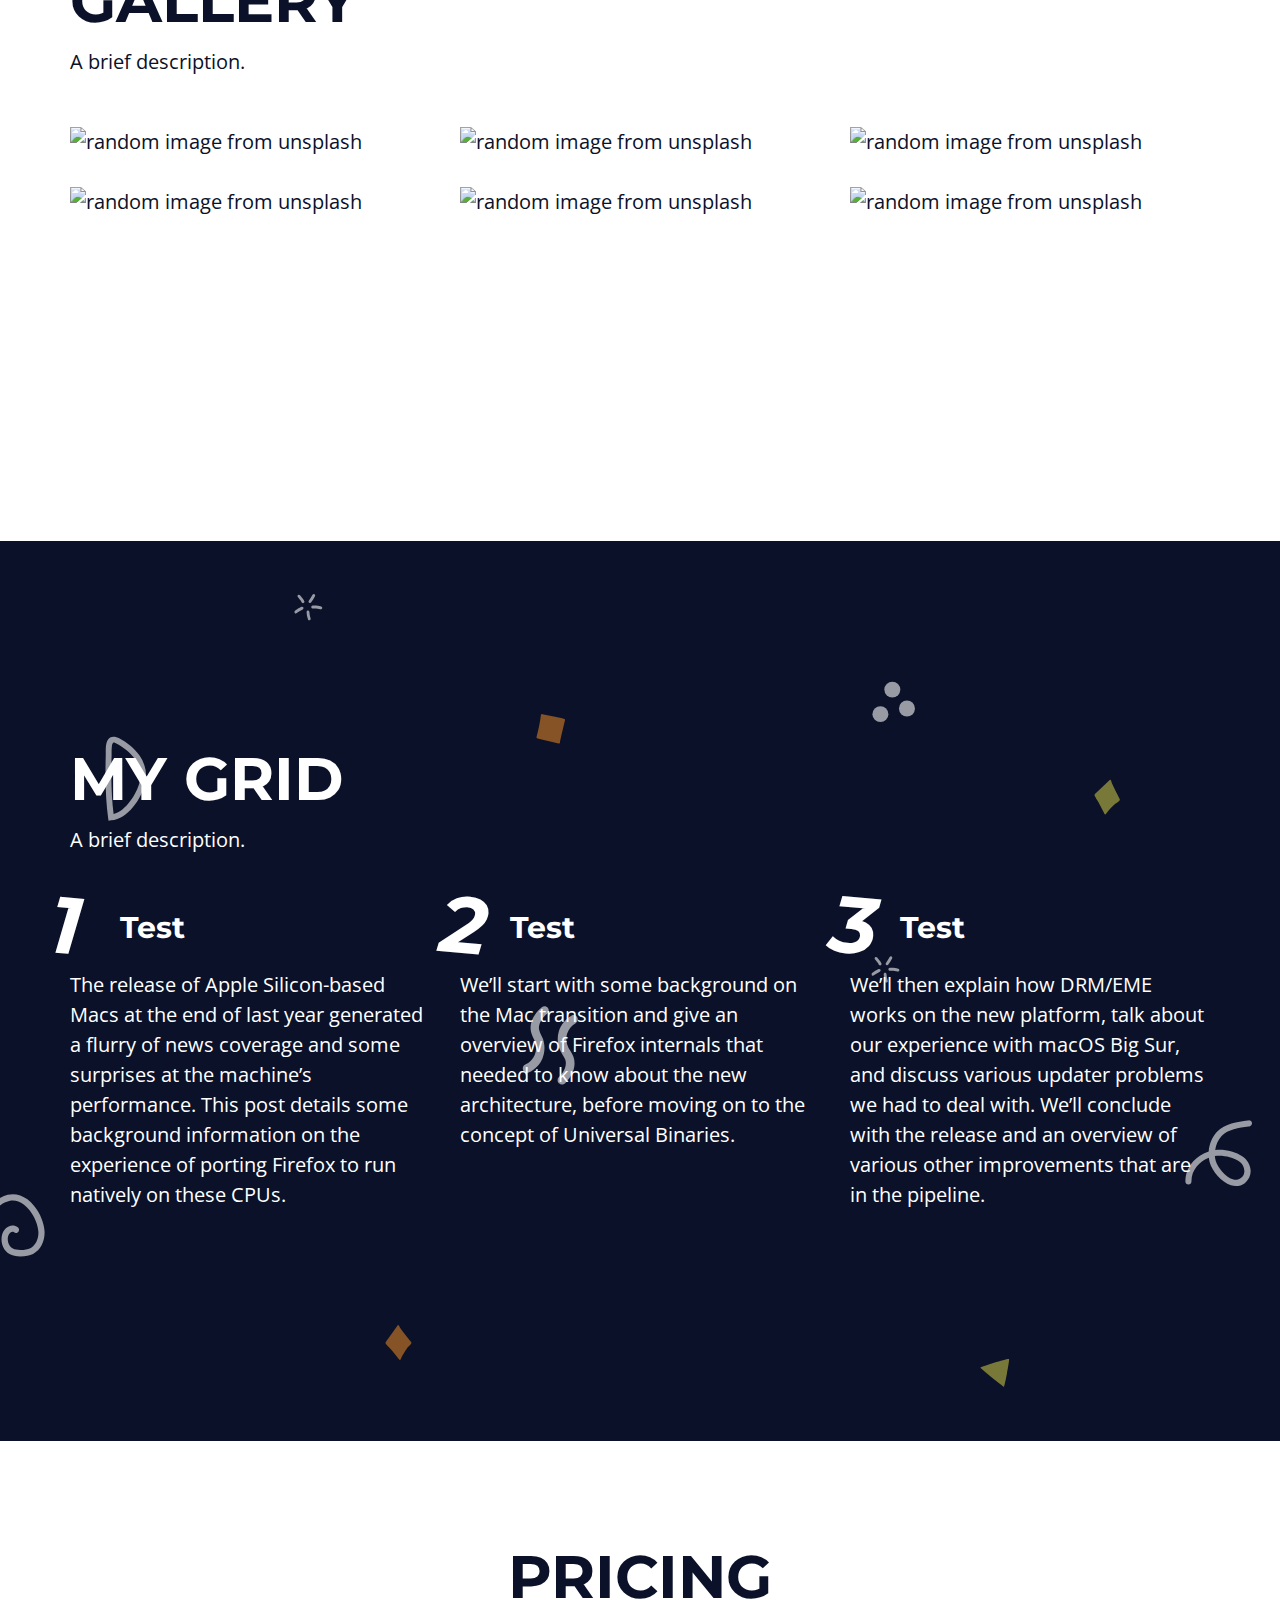
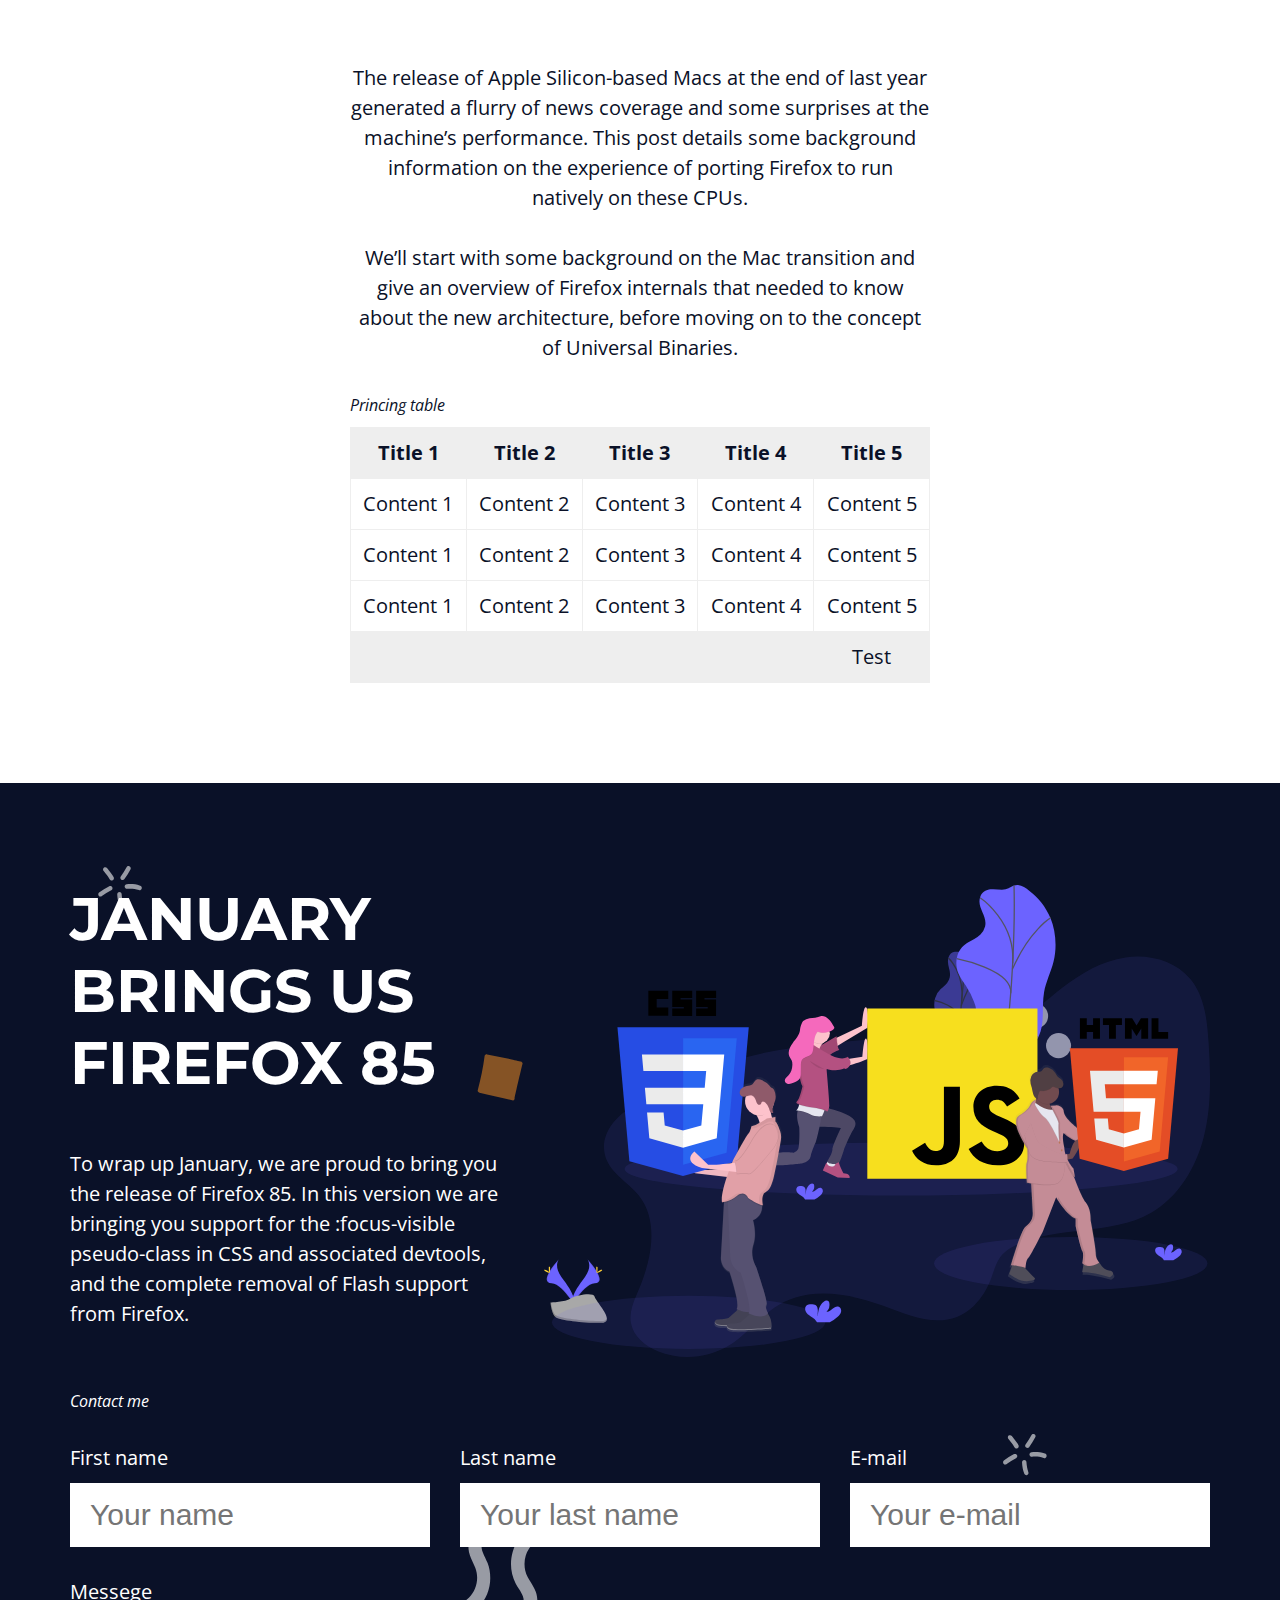
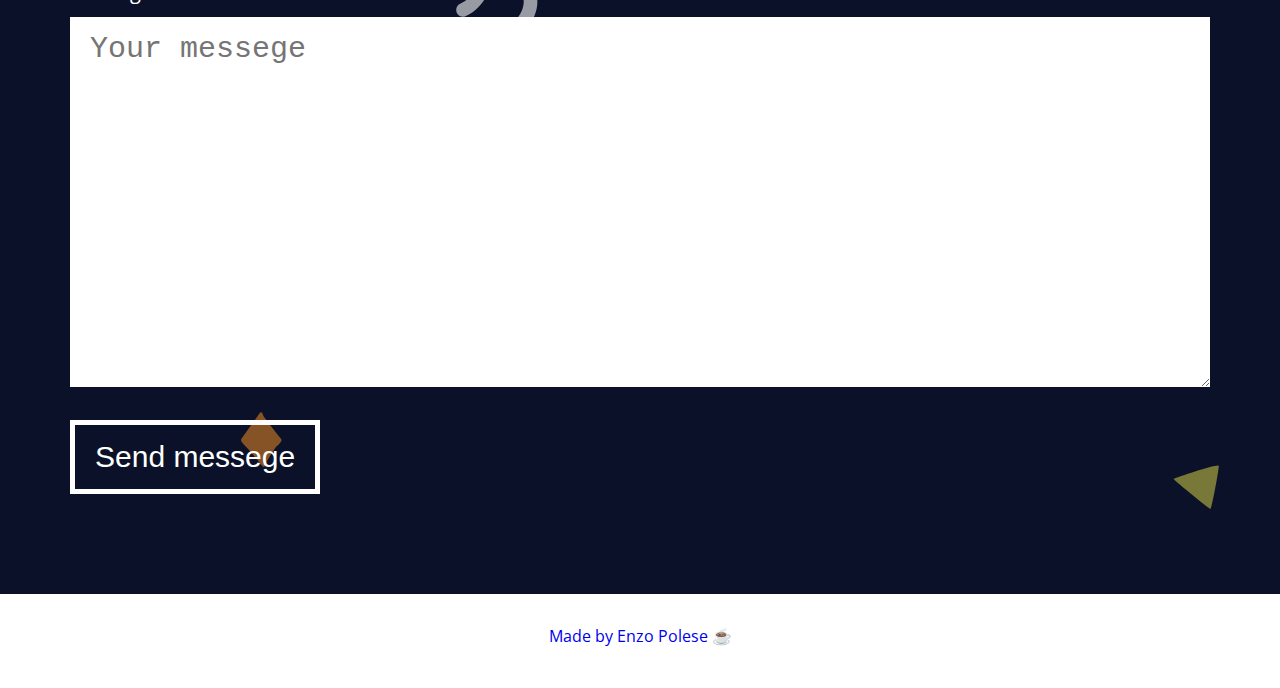
==== commit 8efd7f2e: "main background fix" ====
--- a/Landing-Page/index.html
+++ b/Landing-Page/index.html
@@ -325,5 +325,6 @@
     </footer>
 
     <a class="back-to-top" href="#">➤</a>
+    <script src="/Landing-Page/assets/js/main.js"></script>
   </body>
 </html>
--- a/Landing-Page/assets/css/classes.css
+++ b/Landing-Page/assets/css/classes.css
@@ -1,5 +1,5 @@
 .main-bg {
-  background-image: url(/assets/img/main-bg.svg);
+  background-image: url(/Landing-Page/assets/img/main-bg.svg);
   background-size: cover;
   background-position: center center;
   color: var(--white-color);
